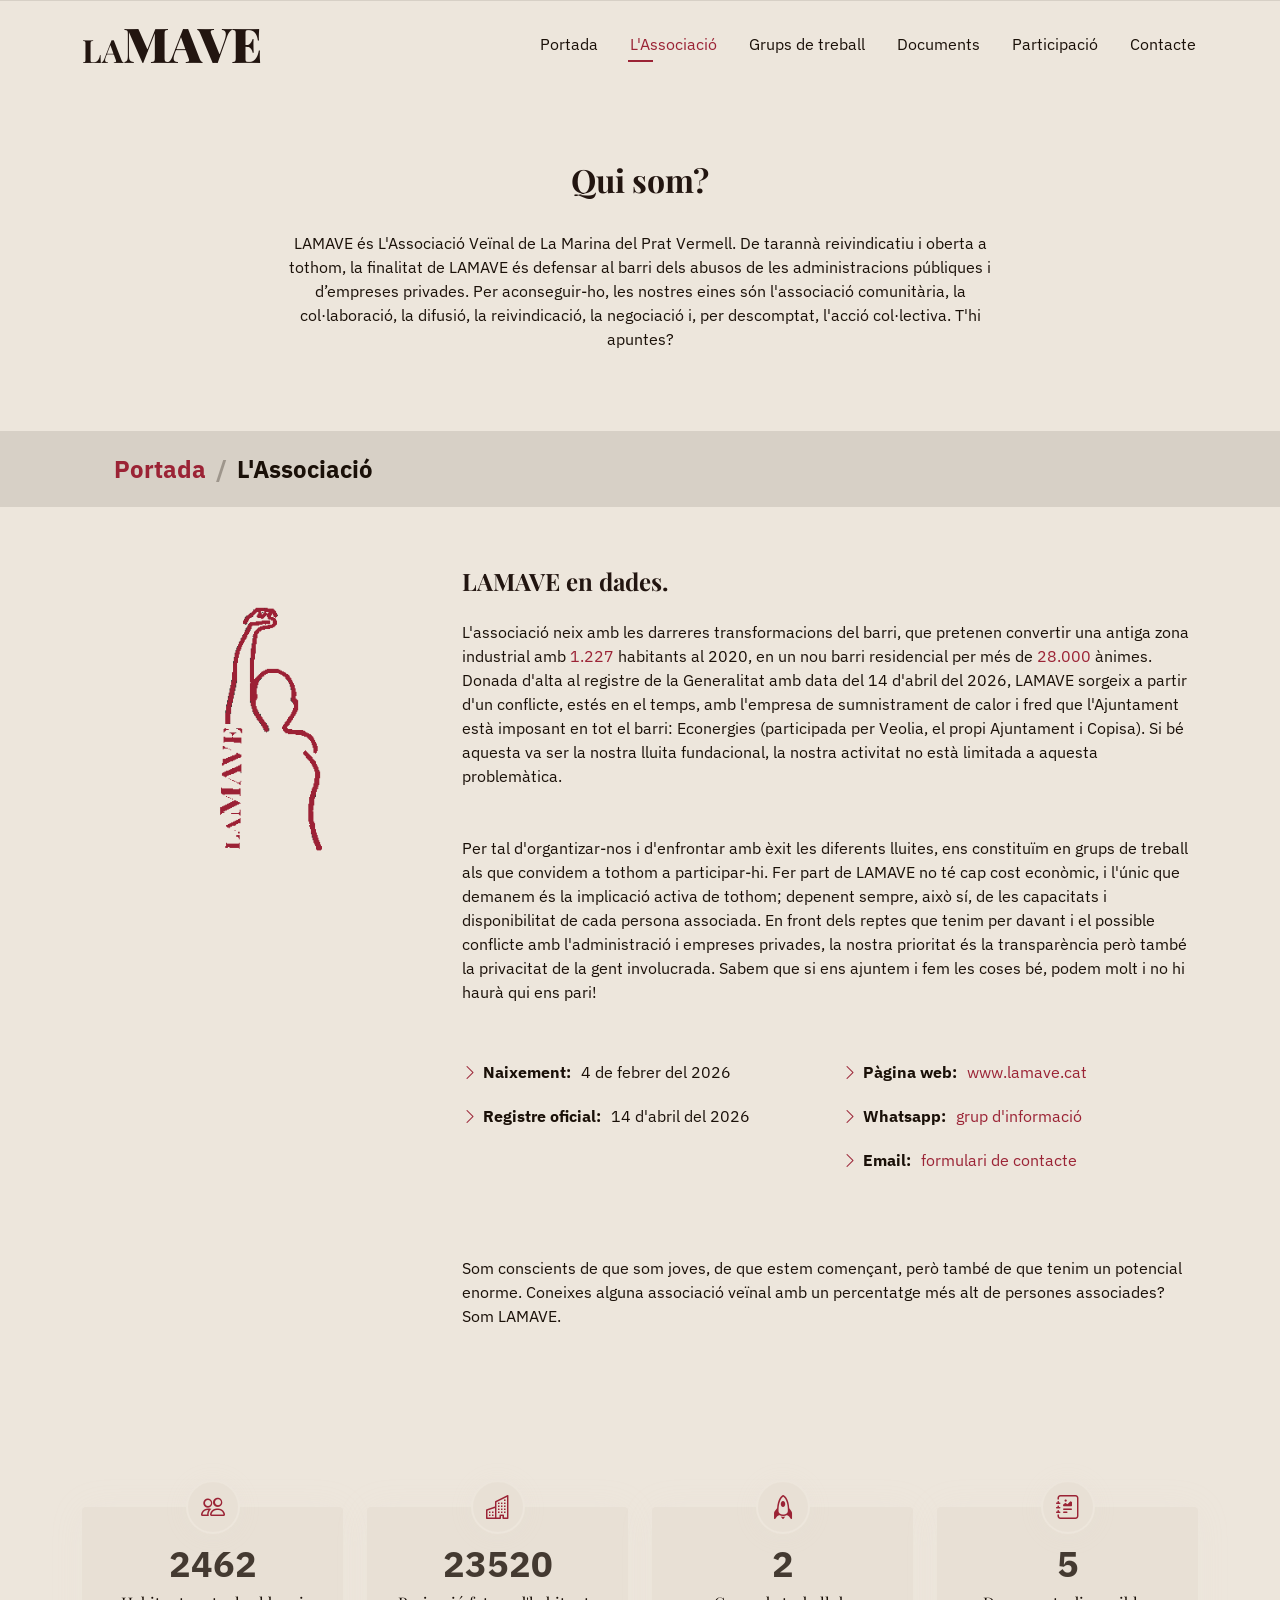
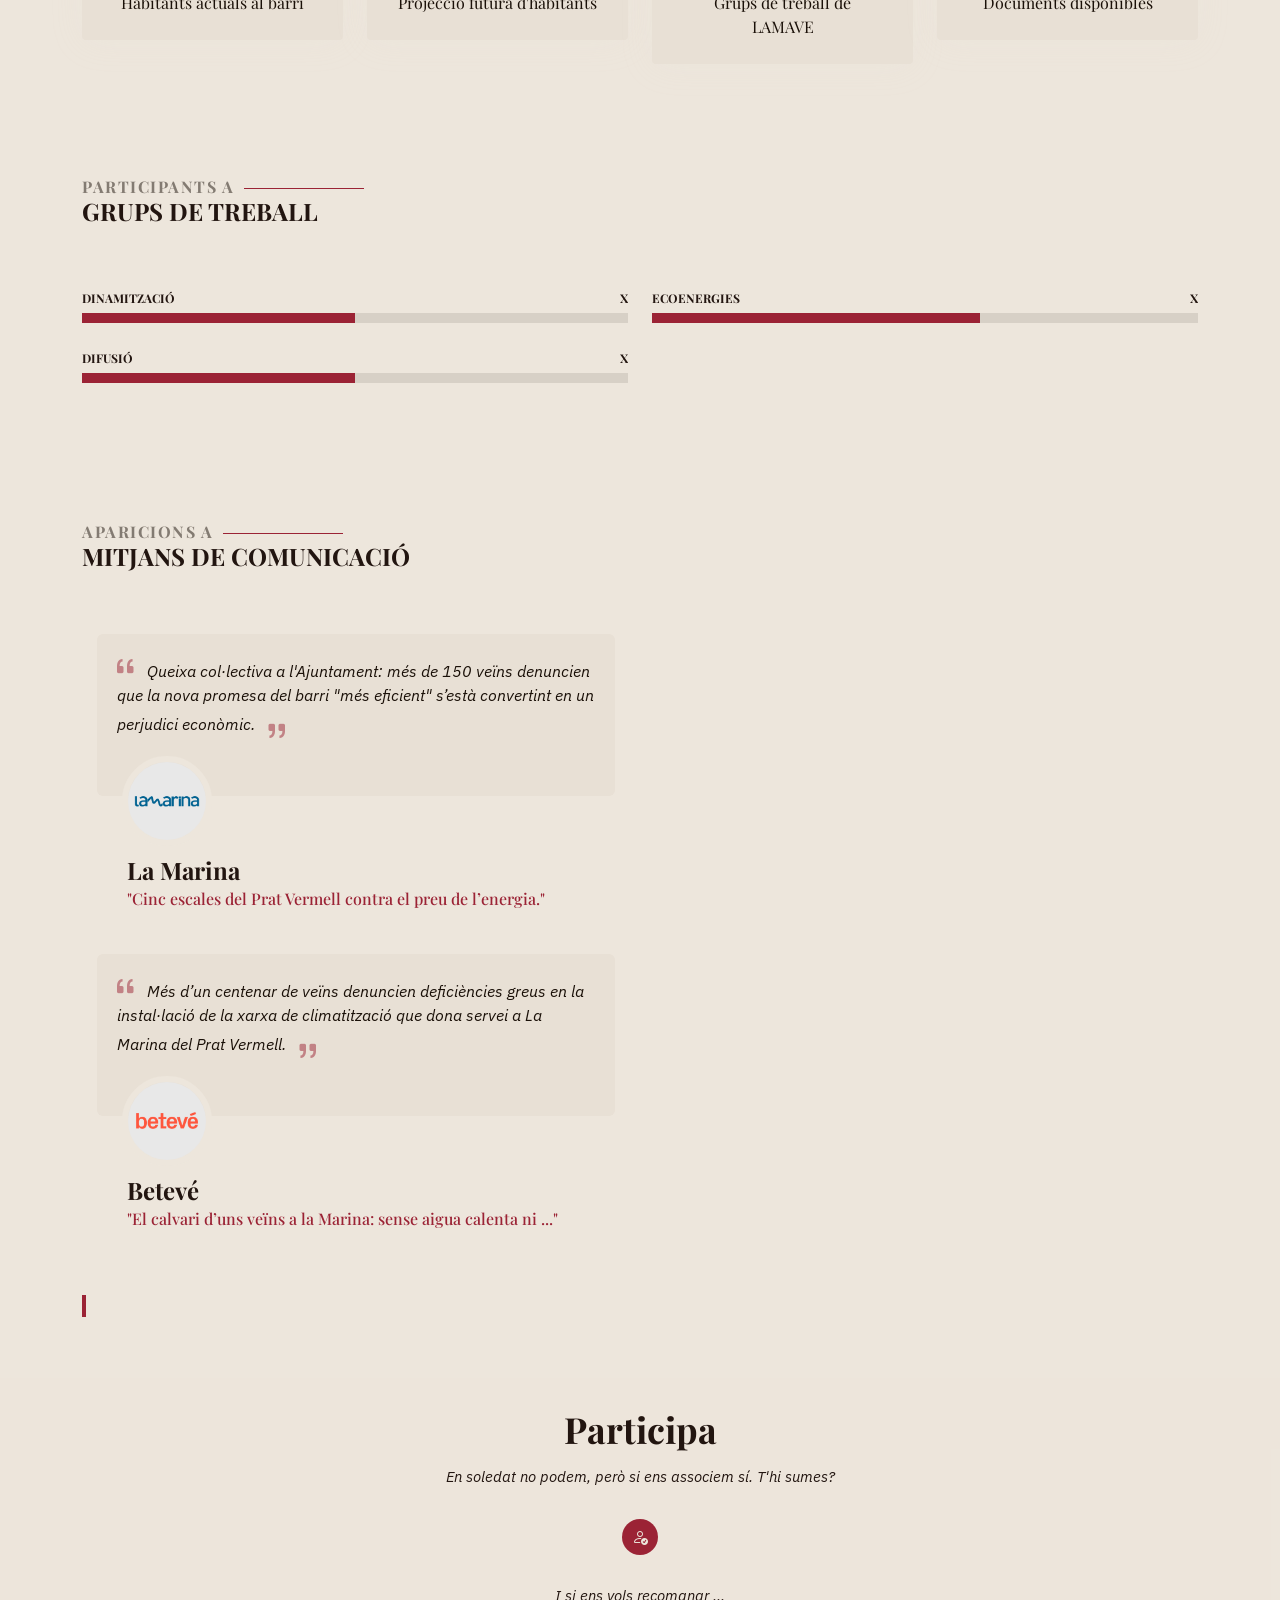
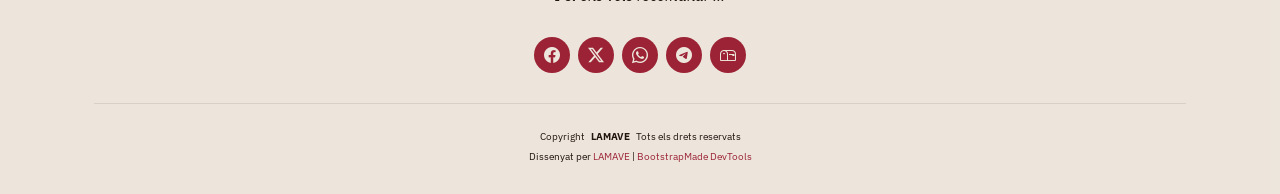
==== about.html @ c4f5af8b "Add files via upload" ====
<!DOCTYPE html>
<html lang="ca">

<head>
  <meta charset="utf-8">
  <meta content="width=device-width, initial-scale=1.0" name="viewport">
  <title>L'Associació | LAMAVE</title>
  <meta name="description" content="Presentació de LAMAVE, L'Associació Veïnal de La Marina del Prat Vermell. Què defensem? Quins son els nostres objectius? Com ens organitzem? Tot això i més ho trobaràs aquí.">
  <meta name="keywords" content="LAMAVE, associació veïnal, presentació, descripció, La Marina del Prat Vermell, Zona Franca">

  <!-- Favicons -->
  <link href="assets/img/favicon.png" rel="icon">
  <link href="assets/img/apple-touch-icon.png" rel="apple-touch-icon">

  <!-- Fonts -->
  <link href="https://fonts.googleapis.com" rel="preconnect">
  <link href="https://fonts.gstatic.com" rel="preconnect" crossorigin>
  <link href="https://fonts.googleapis.com/css2?family=Playfair+Display:ital,wght@0,400;0,700;0,900;1,400;1,700&family=IBM+Plex+Sans:ital,wght@0,300;0,400;0,600;0,700;1,300;1,400&display=swap" rel="stylesheet">
  
  <!-- Vendor CSS Files -->
  <link href="assets/vendor/bootstrap/css/bootstrap.min.css" rel="stylesheet">
  <link href="assets/vendor/bootstrap-icons/bootstrap-icons.css" rel="stylesheet">
  <link href="assets/vendor/aos/aos.css" rel="stylesheet">
  <link href="assets/vendor/swiper/swiper-bundle.min.css" rel="stylesheet">
  <link href="assets/vendor/glightbox/css/glightbox.min.css" rel="stylesheet">

  <!-- Main CSS File -->
  <link href="assets/css/lamave-light.css" rel="stylesheet">
  <!-- <link href="assets/css/main.css" rel="stylesheet"> -->

  <!-- =======================================================
  * Template Name: Personal
  * Template URL: https://bootstrapmade.com/personal-free-resume-bootstrap-template/
  * Updated: Mar 05 2025 with Bootstrap v5.3.3
  * Author: BootstrapMade.com
  * License: https://bootstrapmade.com/license/
  ======================================================== -->
</head>

<body class="about-page">

  <header id="header" class="header d-flex align-items-center fixed-top">
    <div class="container-fluid container-xl position-relative d-flex align-items-center justify-content-between">

      <!-- <a href="index.html" class="logo d-flex align-items-center"> -->
      <a href="index.html" class="logo d-flex">
        <!-- Uncomment the line below if you also wish to use an image logo -->
        <!-- <img src="assets/img/logo.webp" alt=""> -->
        <h2>LA</h2><h1>MAVE</h1>
        <!-- <h1 class="sitename">LAMAVE</h1> -->
      </a>

      <nav id="navmenu" class="navmenu">
        <ul>
          <li><a href="index.html">Portada</a></li>
          <li><a href="about.html" class="active">L'Associació</a></li>
          <!-- <li><a href="history.html">Història</a></li> -->
          <li><a href="groups.html">Grups de treball</a></li>
          <li><a href="docs.html">Documents</a></li>
          <!-- <li class="dropdown"><a href="#"><span>Dropdown</span> <i class="bi bi-chevron-down toggle-dropdown"></i></a>
            <ul>
              <li><a href="#">Dropdown 1</a></li>
              <li class="dropdown"><a href="#"><span>Deep Dropdown</span> <i class="bi bi-chevron-down toggle-dropdown"></i></a>
                <ul>
                  <li><a href="#">Deep Dropdown 1</a></li>
                  <li><a href="#">Deep Dropdown 2</a></li>
                  <li><a href="#">Deep Dropdown 3</a></li>
                  <li><a href="#">Deep Dropdown 4</a></li>
                  <li><a href="#">Deep Dropdown 5</a></li>
                </ul>
              </li>
              <li><a href="#">Dropdown 2</a></li>
              <li><a href="#">Dropdown 3</a></li>
              <li><a href="#">Dropdown 4</a></li>
            </ul>
          </li> -->
          <li><a href="get-involved.html">Participació</a></li>
          <li><a href="contact.html">Contacte</a></li>
        </ul>
        <i class="mobile-nav-toggle d-xl-none bi bi-list"></i>
      </nav>

    </div>
  </header>

  <main class="main">

    <!-- Page Title -->
    <div class="page-title" data-aos="fade">
      <div class="heading">
        <div class="container">
          <div class="row d-flex justify-content-center text-center">
            <div class="col-lg-8">
              <h1>Qui som?</h1>
              <p class="mb-0"><br>LAMAVE és L'Associació Veïnal de La Marina del Prat Vermell. De tarannà reivindicatiu i oberta a tothom, la finalitat de LAMAVE és defensar al barri dels abusos de les administracions públiques i d’empreses privades. Per aconseguir-ho, les nostres eines són l'associació comunitària, la col·laboració, la difusió, la reivindicació, la negociació i, per descomptat, l'acció col·lectiva. T'hi apuntes?</p>
            </div>
          </div>
        </div>
      </div>
      <nav class="breadcrumbs">
        <div class="container">
          <ol>
            <li><a href="index.html">Portada</a></li>
            <li class="current">L'Associació</li>
          </ol>
        </div>
      </nav>
    </div><!-- End Page Title -->

    <!-- About Section -->
    <section id="about" class="about section">

      <div class="container" data-aos="fade-up" data-aos-delay="100">

        <div class="row gy-4 justify-content-center">
          <div class="col-lg-4">
            <img src="assets/img/profile.png" class="img-fluid" alt="">
          </div>
          <div class="col-lg-8 content">
            <h2>LAMAVE en dades.</h2>
            <p class="py-3">
             L'associació neix amb les darreres transformacions del barri, que pretenen convertir una antiga zona industrial amb <a href="https://bcnroc.ajuntament.barcelona.cat/jspui/bitstream/11703/121820/1/barri12A.pdf">1.227</a> habitants al 2020, en un nou barri residencial per més de <a href="https://ajuntament.barcelona.cat/instituturbanisme/sites/default/files/2025-06/CAT-Memoria_IMU24_web.pdf">28.000</a> ànimes. Donada d'alta al registre de la Generalitat amb data del 14 d'abril del 2026, LAMAVE sorgeix a partir d'un conflicte, estés en el temps, amb l'empresa de sumnistrament de calor i fred que l'Ajuntament està imposant en tot el barri: Econergies (participada per Veolia, el propi Ajuntament i Copisa). Si bé aquesta va ser la nostra lluita fundacional, la nostra activitat no està limitada a aquesta problemàtica.
             </p>
            <p class="py-3">
             Per tal d'organtizar-nos i d'enfrontar amb èxit les diferents lluites, ens constituïm en grups de treball als que convidem a tothom a participar-hi. Fer part de LAMAVE no té cap cost econòmic, i l'únic que demanem és la implicació activa de tothom; depenent sempre, això sí, de les capacitats i disponibilitat de cada persona associada. En front dels reptes que tenim per davant i el possible conflicte amb l'administració i empreses privades, la nostra prioritat és la transparència però també la privacitat de la gent involucrada. Sabem que si ens ajuntem i fem les coses bé, podem molt i no hi haurà qui ens pari!<br><br>
            </p>
            <div class="row">
              <div class="col-lg-6">
                <ul>
                  <li><i class="bi bi-chevron-right"></i> <strong>Naixement:</strong> <span>4 de febrer del 2026</span></li>
                  <li><i class="bi bi-chevron-right"></i> <strong>Registre oficial:</strong> <span>14 d'abril del 2026</span></li>
                  <!-- <li><i class="bi bi-chevron-right"></i> <strong>Age:</strong> <span>30</span></li> -->
                  <!-- <li><i class="bi bi-chevron-right"></i> <strong>Degree:</strong> <span>Master</span></li> -->
                </ul>
              </div>
              <div class="col-lg-6">
                <ul>
                  <li><i class="bi bi-chevron-right"></i> <strong>Pàgina web:</strong> <span><a href="index.html" target="_blank" rel="noopener">www.lamave.cat</a></span></li>
                  <li><i class="bi bi-chevron-right"></i> <strong>Whatsapp:</strong> <span><a href="https://chat.whatsapp.com/FPthwAiU5uEBCdHUXamUTn" target="_blank" rel="noopener">grup d'informació</a></span></li>
                  <li><i class="bi bi-chevron-right"></i> <strong>Email:</strong> <span><a href="contact.html" target="_blank" rel="noopener">formulari de contacte</a></span></li>   
                  <!-- <li><i class="bi bi-chevron-right"></i> <strong>Freelance:</strong> <span>Available</span></li> -->
                </ul>
              </div>
            </div>
            <p class="py-3">
              <br><br>Som conscients de que som joves, de que estem començant, però també de que tenim un potencial enorme. Coneixes alguna associació veïnal amb un percentatge més alt de persones associades? Som LAMAVE.
            </p>
          </div>
        </div>

      </div>

    </section><!-- /About Section -->

    <!-- Stats Section -->
    <section id="stats" class="stats section">

      <div class="container" data-aos="fade-up" data-aos-delay="100">

        <div class="row gy-4">

          <div class="col-lg-3 col-md-6 d-flex flex-column align-items-center">
			<!-- <i class="bi bi-person"></i> -->
            <!-- <i class="bi bi-person-video3"></i> -->
            <i class="bi bi-people"></i>
            <!-- <i class="bi bi-buildings"></i>  -->
            <div class="stats-item">
              <span data-purecounter-start="0" data-purecounter-end="2863" data-purecounter-duration="1" class="purecounter"></span>
              <p>Habitants actuals al barri</p>
            </div>
          </div>
          
          <div class="col-lg-3 col-md-6 d-flex flex-column align-items-center">
			<!-- <i class="bi bi-person"></i> -->
            <!-- <i class="bi bi-person-video3"></i> -->
            <i class="bi bi-buildings"></i> 
            <div class="stats-item">
              <span data-purecounter-start="0" data-purecounter-end="28000" data-purecounter-duration="1" class="purecounter"></span>
              <p>Projecció futura d'habitants</p>
            </div>
          </div>
          
          <!-- 
          <div class="col-lg-3 col-md-6 d-flex flex-column align-items-center">
            <i class="bi bi-people"></i>
            <div class="stats-item">
              <span data-purecounter-start="0" data-purecounter-end="29" data-purecounter-duration="1" class="purecounter"></span>
              <p>Integrants de LAMAVE</p>
            </div>
          </div>
           -->

          <div class="col-lg-3 col-md-6 d-flex flex-column align-items-center">
            <i class="bi bi-rocket"></i>
            <div class="stats-item">
              <span data-purecounter-start="0" data-purecounter-end="3" data-purecounter-duration="1" class="purecounter"></span>
              <p>Grups de treball de LAMAVE</p>
            </div>
          </div>
          
          <div class="col-lg-3 col-md-6 d-flex flex-column align-items-center">
            <i class="bi bi-journal-richtext"></i>
            <div class="stats-item">
              <span data-purecounter-start="0" data-purecounter-end="6" data-purecounter-duration="1" class="purecounter"></span>
              <p>Documents disponibles</p>
            </div>
          </div>
          
        </div>

      </div>

    </section><!-- /Stats Section -->

    <!-- Skills Section -->
    <section id="skills" class="skills section">

      <!-- Section Title -->
      <div class="container section-title" data-aos="fade-up">
        <h2>Participants a</h2>
        <div><span class="description-title">Grups</span><span> de treball</span> </div>
      </div><!-- End Section Title -->

      <div class="container" data-aos="fade-up" data-aos-delay="100">

        <div class="row skills-content skills-animation">

          <div class="col-lg-6">

            <div class="progress">
              <span class="skill"><span>Dinamització</span> <i class="val">X</i></span>
              <div class="progress-bar-wrap">
                <div class="progress-bar" role="progressbar" aria-valuenow="50" aria-valuemin="0" aria-valuemax="100"></div>
              </div>
            </div>

            <div class="progress">
              <span class="skill"><span>Difusió</span> <i class="val">X</i></span>
              <div class="progress-bar-wrap">
                <div class="progress-bar" role="progressbar" aria-valuenow="50" aria-valuemin="0" aria-valuemax="100"></div>
              </div>
            </div>
            
            <!-- <div class="progress">
              <span class="skill"><span>JavaScript</span> <i class="val">75%</i></span>
              <div class="progress-bar-wrap">
                <div class="progress-bar" role="progressbar" aria-valuenow="75" aria-valuemin="0" aria-valuemax="100"></div>
              </div>
            </div> -->

          </div>

          <div class="col-lg-6">
			  
            <div class="progress">
              <span class="skill"><span>Ecoenergies</span> <i class="val">X</i></span>
              <div class="progress-bar-wrap">
                <div class="progress-bar" role="progressbar" aria-valuenow="60" aria-valuemin="0" aria-valuemax="100"></div>
              </div>
            </div>

            <!-- <div class="progress">
              <span class="skill"><span>WordPress/CMS</span> <i class="val">90%</i></span>
              <div class="progress-bar-wrap">
                <div class="progress-bar" role="progressbar" aria-valuenow="90" aria-valuemin="0" aria-valuemax="100"></div>
              </div>
            </div> -->

            <!-- <div class="progress">
              <span class="skill"><span>Photoshop</span> <i class="val">55%</i></span>
              <div class="progress-bar-wrap">
                <div class="progress-bar" role="progressbar" aria-valuenow="55" aria-valuemin="0" aria-valuemax="100"></div>
              </div>
            </div> -->

          </div>

        </div>

      </div>

    </section><!-- /Skills Section -->


    <!-- <section id="interests" class="interests section">
      
      <div class="container section-title" data-aos="fade-up">
        <h2>Features</h2>
        <div><span>I'm</span> <span class="description-title">interested in</span></div>
      </div>

      <div class="container">

        <div class="row gy-4">

          <div class="col-lg-3 col-md-4" data-aos="fade-up" data-aos-delay="100">
            <div class="features-item">
              <i class="bi bi-eye" style="color: #ffbb2c;"></i>
              <h3><a href="" class="stretched-link">Lorem Ipsum</a></h3>
            </div>
          </div>

          <div class="col-lg-3 col-md-4" data-aos="fade-up" data-aos-delay="200">
            <div class="features-item">
              <i class="bi bi-infinity" style="color: #5578ff;"></i>
              <h3><a href="" class="stretched-link">Dolor Sitema</a></h3>
            </div>
          </div>

          <div class="col-lg-3 col-md-4" data-aos="fade-up" data-aos-delay="300">
            <div class="features-item">
              <i class="bi bi-mortarboard" style="color: #e80368;"></i>
              <h3><a href="" class="stretched-link">Sed perspiciatis</a></h3>
            </div>
          </div>

          <div class="col-lg-3 col-md-4" data-aos="fade-up" data-aos-delay="400">
            <div class="features-item">
              <i class="bi bi-nut" style="color: #e361ff;"></i>
              <h3><a href="" class="stretched-link">Magni Dolores</a></h3>
            </div>
          </div>

          <div class="col-lg-3 col-md-4" data-aos="fade-up" data-aos-delay="500">
            <div class="features-item">
              <i class="bi bi-shuffle" style="color: #47aeff;"></i>
              <h3><a href="" class="stretched-link">Nemo Enim</a></h3>
            </div>
          </div>

          <div class="col-lg-3 col-md-4" data-aos="fade-up" data-aos-delay="600">
            <div class="features-item">
              <i class="bi bi-star" style="color: #ffa76e;"></i>
              <h3><a href="" class="stretched-link">Eiusmod Tempor</a></h3>
            </div>
          </div>

          <div class="col-lg-3 col-md-4" data-aos="fade-up" data-aos-delay="700">
            <div class="features-item">
              <i class="bi bi-x-diamond" style="color: #11dbcf;"></i>
              <h3><a href="" class="stretched-link">Midela Teren</a></h3>
            </div>
          </div>

          <div class="col-lg-3 col-md-4" data-aos="fade-up" data-aos-delay="800">
            <div class="features-item">
              <i class="bi bi-camera-video" style="color: #4233ff;"></i>
              <h3><a href="" class="stretched-link">Pira Neve</a></h3>
            </div>
          </div>

          <div class="col-lg-3 col-md-4" data-aos="fade-up" data-aos-delay="900">
            <div class="features-item">
              <i class="bi bi-command" style="color: #b2904f;"></i>
              <h3><a href="" class="stretched-link">Dirada Pack</a></h3>
            </div>
          </div>

          <div class="col-lg-3 col-md-4" data-aos="fade-up" data-aos-delay="1000">
            <div class="features-item">
              <i class="bi bi-dribbble" style="color: #b20969;"></i>
              <h3><a href="" class="stretched-link">Moton Ideal</a></h3>
            </div>
          </div>

          <div class="col-lg-3 col-md-4" data-aos="fade-up" data-aos-delay="1100">
            <div class="features-item">
              <i class="bi bi-activity" style="color: #ff5828;"></i>
              <h3><a href="" class="stretched-link">Verdo Park</a></h3>
            </div>
          </div>

          <div class="col-lg-3 col-md-4" data-aos="fade-up" data-aos-delay="1200">
            <div class="features-item">
              <i class="bi bi-brightness-high" style="color: #29cc61;"></i>
              <h3><a href="" class="stretched-link">Flavor Nivelanda</a></h3>
            </div>
          </div>

        </div>

      </div>

    </section> -->
    

    <!-- Media Section -->
    <section id="testimonials" class="testimonials section">

      <!-- Section Title -->
      <div class="container section-title" data-aos="fade-up">
        <h2>Aparicions a</h2>
        <div><span class="description-title">Mitjans</span> <span>de comunicació</span></div>
      </div><!-- End Section Title -->

      <div class="container" data-aos="fade-up" data-aos-delay="100">

        <div class="swiper init-swiper" data-speed="600" data-delay="5000">
          <script type="application/json" class="swiper-config">
            {
              "loop": true,
              "speed": 600,
              "autoplay": {
                "delay": 5000
              },
              "slidesPerView": "auto",
              "pagination": {
                "el": ".swiper-pagination",
                "type": "bullets",
                "clickable": true
              },
              "breakpoints": {
                "320": {
                  "slidesPerView": 1,
                  "spaceBetween": 40
                },
                "1200": {
                  "slidesPerView": 2,
                  "spaceBetween": 20
                }
              }
            }
          </script>
          <div class="swiper-wrapper">

            <div class="swiper-slide">
              <div class="testimonial-item">
            <p>
              <i class=" bi bi-quote quote-icon-left"></i>
                <span>Queixa col·lectiva a l'Ajuntament: més de 150 veïns denuncien que la nova promesa del barri "més eficient" s’està convertint en un perjudici econòmic.</span>
                <i class="bi bi-quote quote-icon-right"></i>
                </p>
                <img src="assets/img/media/lamarina.webp" class="testimonial-img" alt="Logo de La Marina">
                <h3>La Marina</h3>
                <h4><a href="https://lamarina.cat/destacat/57071/cinc-escales-del-prat-vermell-contra-el-preu-de-lenergia/" target="_blank" rel="noopener" class="stretched-link">"Cinc escales del Prat Vermell contra el preu de l’energia."</a></h4>
              </div>
            </div>
            
            <div class="swiper-slide">
              <div class="testimonial-item">
                <p>
                  <i class="bi bi-quote quote-icon-left"></i>
                  <span>Més d’un centenar de veïns denuncien deficiències greus en la instal·lació de la xarxa de climatització que dona servei a La Marina del Prat Vermell.</span>
                  <i class="bi bi-quote quote-icon-right"></i>
                </p>
                <img src="assets/img/media/beteve.webp" class="testimonial-img" alt="Logo de Betevé">
                <h3>Betevé</h3>
                <h4><a href="https://beteve.cat/societat/calvari-veins-marina-prat-vermell-sense-servei-regular-aigua-calenta/" target="_blank" rel="noopener" class="stretched-link">"El calvari d’uns veïns a la Marina: sense aigua calenta ni ..."</a></h4>
              </div>
            </div>


          </div>
          <div class="swiper-pagination"></div>
        </div>

      </div>

    </section><!-- /Media Section -->

  </main>

  <footer id="footer" class="footer dark-background">
    <div class="container">
      <h3 class="sitename">Participa</h3>
      <p>En soledat no podem, però si ens associem sí. T'hi sumes?</p>
      <div class="social-links d-flex justify-content-center">
        <!-- <a href="get-involved.html"><i class="bi bi-person-heart"></i></a> -->
        <a href="get-involved.html"><i class="bi bi-person-check"></i></a>
	  </div>
	  <p> I si ens vols recomanar ... </p>
      <div class="social-links d-flex justify-content-center"> 
		<a href="https://www.facebook.com/sharer/sharer.php?u=https://lamave.cat" target="_blank" rel="noopener"><i class="bi bi-facebook"></i></a>
          <!-- <a href="#" target="_blank" rel="noopener"><i class="bi bi-instagram" ></i></a> -->
        <a href="https://twitter.com/intent/tweet?text=Dona-li una ullada! &url=https://lamave.cat" target="_blank" rel="noopener"><i class="bi bi-twitter-x"></i></a>
          <a href="https://wa.me/?text=Dona-li%20una%20ullada:%20https://lamave.cat" target="_blank" rel="noopener"><i class="bi bi-whatsapp" ></i></a>
        <a href="https://t.me/share/url?url=https://lamave.cat&text=Dona-li%20una%20ullada!%20" target="_blank" rel="noopener"><i class="bi bi-telegram" ></i></a>
          <!-- <a href="https://linkedin.com/sharing/share-offsite/?url=https://lamave.cat" target="_blank" rel="noopener"><i class="bi bi-linkedin"></i></a> -->
        <a href="mailto:?subject=LAMAVE, associació veïnal!&body=Dona-li una ullada: https://lamave.cat" target="_blank" rel="noopener"><i class="bi bi-mailbox" ></i></a>
      </div>
      <div class="container">
        <div class="copyright">
          <span>Copyright</span> <strong class="px-1 sitename">LAMAVE</strong> <span>Tots els drets reservats</span>
        </div>
        <div class="credits">
          <!-- All the links in the footer should remain intact. -->
          <!-- You can delete the links only if you've purchased the pro version. -->
          <!-- Licensing information: https://bootstrapmade.com/license/ -->
          <!-- Purchase the pro version with working PHP/AJAX contact form: [buy-url] -->
          Dissenyat per <a href="https://lamave.cat/">LAMAVE</a> | <a href="https://bootstrapmade.com/">BootstrapMade</a> <a href="https://bootstrapmade.com/tools/">DevTools</a>
        </div>
      </div>
    </div>
  </footer>

  <!-- Scroll Top -->
  <a href="#" id="scroll-top" class="scroll-top d-flex align-items-center justify-content-center"><i class="bi bi-arrow-up-short"></i></a>

  <!-- Preloader -->
  <div id="preloader"></div>

  <!-- Vendor JS Files -->
  <script src="assets/vendor/bootstrap/js/bootstrap.bundle.min.js"></script>
  <!-- <script src="assets/vendor/php-email-form/validate.js"></script> -->
  <script src="assets/vendor/aos/aos.js"></script>
  <script src="assets/vendor/typed.js/typed.umd.js"></script>
  <script src="assets/vendor/purecounter/purecounter_vanilla.js"></script>
  <script src="assets/vendor/waypoints/noframework.waypoints.js"></script>
  <script src="assets/vendor/swiper/swiper-bundle.min.js"></script>
  <script src="assets/vendor/glightbox/js/glightbox.min.js"></script>
  <script src="assets/vendor/imagesloaded/imagesloaded.pkgd.min.js"></script>
  <script src="assets/vendor/isotope-layout/isotope.pkgd.min.js"></script>

  <!-- Main JS File -->
  <script src="assets/js/main.js"></script>

</body>

</html>
---- assets/css/lamave-light.css ----
/**
* LAMAVE — Brand Style Adaptation
* Based on: Personal Template (BootstrapMade)
* Version: Light palette
* Brand: LAMAVE · L'Associació Veïnal de la Marina del Prat Vermell
* ─────────────────────────────────────────────────────────────────────────────
* COLOUR MAPPING (original → LAMAVE light)
*   #000000              → #EDE6DC  (background)
*   #1a1a1a              → #E8E0D5  (surface)
*   #343434              → #E3DACE  (light-background surface)
*   #fafafa              → #1A1008  (default text)
*   #ffffff              → #221510  (headings) --> OTHER POSSIBILITY #FFFFFF
*   #18d26e              → #9B2335  (accent)
*   rgba(0,0,0,0)        → rgba(237,230,220,0)
*   rgba(0,0,0,0.1)      → rgba(237,230,220,0.1)
*   rgba(0,0,0,0.6)      → rgba(237,230,220,0.6)
*   rgba(0,0,0,0.8)      → rgba(237,230,220,0.8)
*   rgba(15,15,15,0.975) → rgba(237,230,220,0.975)
*   rgba(255,255,255,0.8)→ rgba(26,16,8,0.8) --> CHANGED FROM rgba(34,21,16,0.8)
*   rgba(33,37,41,0.03)  → rgba(232,224,213,0.03)
*   rgba(33,37,41,0.1)   → rgba(232,224,213,0.1)
*   rgba(33,37,41,0.8)   → rgba(232,224,213,0.8)
*   #df1529 (error)      → #9B2335 --> CHANGED FROM #df1529 (kept — functional UI color)
*   #059652 (success)    → #E3DACE --> CHANGED FROM #059652 (kept — functional UI color)
* ─────────────────────────────────────────────────────────────────────────────
* FONT MAPPING (original → LAMAVE)
*   Roboto (body)        → IBM Plex Sans
*   Raleway (headings)   → Playfair Display
*   Poppins (nav)        → IBM Plex Sans
* ─────────────────────────────────────────────────────────────────────────────
*/

@import url('https://fonts.googleapis.com/css2?family=Playfair+Display:ital,wght@0,400;0,700;0,900;1,400;1,700&family=IBM+Plex+Sans:ital,wght@0,300;0,400;0,600;1,300;1,400&display=swap');

/*--------------------------------------------------------------
# Font & Color Variables
--------------------------------------------------------------*/
:root {
  --default-font: "IBM Plex Sans", system-ui, -apple-system, "Segoe UI", "Helvetica Neue", Arial, sans-serif, "Apple Color Emoji", "Segoe UI Emoji", "Segoe UI Symbol";
  --heading-font: "Playfair Display", serif;
  --nav-font: "IBM Plex Sans", sans-serif;
}

/* Global Colors */
:root {
  --background-color: #EDE6DC;
  --default-color: #1A1008;
  --heading-color: #221510;
  --accent-color: #9B2335;
  --surface-color: #E8E0D5;
  --contrast-color: #EDE6DC;
}

/* Nav Menu Colors */
:root {
  --nav-color: #1A1008;
  --nav-hover-color: #9B2335;
  --nav-mobile-background-color: #E8E0D5;
  --nav-dropdown-background-color: #E8E0D5;
  --nav-dropdown-color: #1A1008;
  --nav-dropdown-hover-color: #9B2335;
}

/* Color Presets */
.light-background {
  --background-color: #E8E0D5;
  --surface-color: #E3DACE;
}

.dark-background {
  --background-color: rgba(237, 230, 220, 0.975);
  --default-color: #221510;
  --heading-color: #221510;
  --surface-color: rgba(232, 224, 213, 0.98);
  --contrast-color: #EDE6DC;
}

/* Smooth scroll */
:root {
  scroll-behavior: smooth;
}

/*--------------------------------------------------------------
# General Styling & Shared Classes
--------------------------------------------------------------*/
body {
  color: var(--default-color);
  background-color: var(--background-color);
  font-family: var(--default-font);
  font-weight: 400; /* 300;*/
}

a {
  color: var(--accent-color);
  text-decoration: none;
  transition: 0.3s;
}

a:hover {
  color: color-mix(in srgb, var(--accent-color), transparent 25%);
  text-decoration: none;
}

h1,
h2,
h3,
h4,
h5,
h6 {
  color: var(--heading-color);
  font-family: var(--heading-font);
}

/* PHP Email Form Messages */
.php-email-form .error-message {
  display: none;
  background: #9B2335; /* #df1529;*/
  color: #221510;
  text-align: left;
  padding: 15px;
  margin-bottom: 24px;
  font-weight: 700; /*600;*/
}

.php-email-form .sent-message {
  display: none;
  background: #E3DACE; /* #059652;*/
  color: #221510;
  text-align: center;
  padding: 15px;
  margin-bottom: 24px;
  font-weight: 700; /*600;*/
}

.php-email-form .loading {
  display: none;
  background: var(--surface-color);
  text-align: center;
  padding: 15px;
  margin-bottom: 24px;
}

.php-email-form .loading:before {
  content: "";
  display: inline-block;
  border-radius: 50%;
  width: 24px;
  height: 24px;
  margin: 0 10px -6px 0;
  border: 3px solid var(--accent-color);
  border-top-color: var(--surface-color);
  animation: php-email-form-loading 1s linear infinite;
}

@keyframes php-email-form-loading {
  0%   { transform: rotate(0deg); }
  100% { transform: rotate(360deg); }
}

/*--------------------------------------------------------------
# Global Header
--------------------------------------------------------------*/
.header {
  --background-color: rgba(237, 230, 220, 0);
  color: var(--default-color);
  background-color: var(--background-color);
  padding: 15px 0;
  transition: all 0.5s;
  z-index: 997;
}

.header .logo {
  line-height: 1;
  display : flex;                   /* NEW! */
  align-items: baseline;            /* NEW! */
}

.header .logo img {
  max-height: 32px;
  margin-right: 8px;
}

.header .logo h1 {
  margin: 0;
  font-size: 48px;                  /* 30px; */
  font-weight: 900;                 /* 700; */
  font-family: var(--heading-font); /* NEW! */
  color: var(--heading-color);
}

.header .logo h2 {                  /* NEW! */
  margin: 0;                        /* NEW! */
  font-size: 32px;                  /* NEW! */
  font-weight: 700;                 /* NEW! */
  font-family: var(--heading-font); /* NEW! */
  color: var(--heading-color);      /* NEW! */
}                                   /* NEW! */

.scrolled .header {
  box-shadow: 0px 0 18px rgba(237, 230, 220, 0.1);
}

/* Global Header on Scroll */
.scrolled .header {
  --background-color: rgba(237, 230, 220, 0.8);
}

/*--------------------------------------------------------------
# Navigation Menu
--------------------------------------------------------------*/
/* Desktop Navigation */
@media (min-width: 1200px) {
  .navmenu {
    padding: 0;
  }

  .navmenu ul {
    margin: 0;
    padding: 0;
    display: flex;
    list-style: none;
    align-items: center;
  }

  .navmenu li {
    position: relative;
  }

  .navmenu>ul>li {
    white-space: nowrap;
    padding: 15px 14px;
  }

  .navmenu>ul>li:last-child {
    padding-right: 0;
  }

  .navmenu a,
  .navmenu a:focus {
    color: var(--nav-color);
    font-size: 16px; /* 15px; */
    padding: 0 2px;
    font-family: var(--nav-font);
    font-weight: 400;
    display: flex;
    align-items: center;
    justify-content: space-between;
    white-space: nowrap;
    transition: 0.3s;
    position: relative;
  }

  .navmenu a i,
  .navmenu a:focus i {
    font-size: 14px; /* 12px; */
    line-height: 0;
    margin-left: 5px;
    transition: 0.3s;
  }

  .navmenu>ul>li>a:before {
    content: "";
    position: absolute;
    height: 2px;
    bottom: -6px;
    left: 0;
    background-color: var(--nav-hover-color);
    visibility: hidden;
    width: 0px;
    transition: all 0.3s ease-in-out 0s;
  }

  .navmenu a:hover:before,
  .navmenu li:hover>a:before,
  .navmenu .active:before {
    visibility: visible;
    width: 25px;
  }

  .navmenu li:hover>a,
  .navmenu .active,
  .navmenu .active:focus {
    color: var(--nav-hover-color);
  }

  .navmenu .dropdown ul {
    margin: 0;
    padding: 10px 0;
    background: var(--nav-dropdown-background-color);
    display: block;
    position: absolute;
    visibility: hidden;
    left: 14px;
    top: 130%;
    opacity: 0;
    transition: 0.3s;
    border-radius: 4px;
    z-index: 99;
    box-shadow: 0px 0px 30px rgba(237, 230, 220, 0.1);
  }

  .navmenu .dropdown ul li {
    min-width: 200px;
  }

  .navmenu .dropdown ul a {
    padding: 10px 20px;
    font-size: 16px; /* 15px; */
    text-transform: none;
    color: var(--nav-dropdown-color);
  }

  .navmenu .dropdown ul a i {
    font-size: 14px; /* 12px; */
  }

  .navmenu .dropdown ul a:hover,
  .navmenu .dropdown ul .active:hover,
  .navmenu .dropdown ul li:hover>a {
    color: var(--nav-dropdown-hover-color);
  }

  .navmenu .dropdown:hover>ul {
    opacity: 1;
    top: 100%;
    visibility: visible;
  }

  .navmenu .dropdown .dropdown ul {
    top: 0;
    left: -90%;
    visibility: hidden;
  }

  .navmenu .dropdown .dropdown:hover>ul {
    opacity: 1;
    top: 0;
    left: -100%;
    visibility: visible;
  }
}

/* Mobile Navigation */
@media (max-width: 1199px) {
  .mobile-nav-toggle {
    color: var(--nav-color);
    font-size: 24px; /* 28px; */
    line-height: 0;
    margin-right: 10px;
    cursor: pointer;
    transition: color 0.3s;
  }

  .navmenu {
    padding: 0;
    z-index: 9997;
  }

  .navmenu ul {
    display: none;
    list-style: none;
    position: absolute;
    inset: 60px 20px 20px 20px;
    padding: 10px 0;
    margin: 0;
    border-radius: 6px;
    background-color: var(--nav-mobile-background-color);
    border: 1px solid color-mix(in srgb, var(--default-color), transparent 90%);
    box-shadow: none;
    overflow-y: auto;
    transition: 0.3s;
    z-index: 9998;
  }

  .navmenu a,
  .navmenu a:focus {
    color: var(--nav-dropdown-color);
    padding: 10px 20px;
    font-family: var(--nav-font);
    font-size: 18px; /* 17px; */
    font-weight: 400;
    display: flex;
    align-items: center;
    justify-content: space-between;
    white-space: nowrap;
    transition: 0.3s;
  }

  .navmenu a i,
  .navmenu a:focus i {
    font-size: 14px; /* 12px; */
    line-height: 0;
    margin-left: 5px;
    width: 30px;
    height: 30px;
    display: flex;
    align-items: center;
    justify-content: center;
    border-radius: 50%;
    transition: 0.3s;
    background-color: color-mix(in srgb, var(--accent-color), transparent 90%);
  }

  .navmenu a i:hover,
  .navmenu a:focus i:hover {
    background-color: var(--accent-color);
    color: var(--contrast-color);
  }

  .navmenu a:hover,
  .navmenu .active,
  .navmenu .active:focus {
    color: var(--nav-dropdown-hover-color);
  }

  .navmenu .active i,
  .navmenu .active:focus i {
    background-color: var(--accent-color);
    color: var(--contrast-color);
    transform: rotate(180deg);
  }

  .navmenu .dropdown ul {
    position: static;
    display: none;
    z-index: 99;
    padding: 10px 0;
    margin: 10px 20px;
    background-color: var(--nav-dropdown-background-color);
    transition: all 0.5s ease-in-out;
  }

  .navmenu .dropdown ul ul {
    background-color: rgba(232, 224, 213, 0.1);
  }

  .navmenu .dropdown>.dropdown-active {
    display: block;
    background-color: rgba(232, 224, 213, 0.03);
  }

  .mobile-nav-active {
    overflow: hidden;
  }

  .mobile-nav-active .mobile-nav-toggle {
    color: #221510;
    position: absolute;
    font-size: 28px; /* 32px; */
    top: 15px;
    right: 15px;
    margin-right: 0;
    z-index: 9999;
  }

  .mobile-nav-active .navmenu {
    position: fixed;
    overflow: hidden;
    inset: 0;
    background: rgba(232, 224, 213, 0.8);
    transition: 0.3s;
  }

  .mobile-nav-active .navmenu>ul {
    display: block;
  }
}

/*--------------------------------------------------------------
# Global Footer
--------------------------------------------------------------*/
.footer {
  color: var(--default-color);
  background-color: var(--background-color);
  font-size: 10px; /* 14px; */
  text-align: center;
  padding: 30px 0;
  position: relative;
}

.footer h3 {
  font-size: 36px;
  font-weight: 700;
  position: relative;
  padding: 0;
  margin: 0 0 15px 0;
}

.footer p {
  font-size: 15px;
  font-style: italic;
  padding: 0;
  margin: 0 0 30px 0;
}

.footer .social-links {
  margin: 0 0 30px 0;
}

.footer .social-links a {
  font-size: 16px;
  display: flex;
  align-items: center;
  justify-content: center;
  background: var(--accent-color);
  color: var(--contrast-color);
  line-height: 1;
  margin: 0 4px;
  border-radius: 50%;
  text-align: center;
  width: 36px;
  height: 36px;
  transition: 0.3s;
}

.footer .social-links a:hover {
  background: color-mix(in srgb, var(--accent-color), transparent 20%);
  text-decoration: none;
}

.footer .copyright {
  padding-top: 25px;
  border-top: 1px solid color-mix(in srgb, var(--default-color), transparent 90%);
}

.footer .credits {
  font-size: 10px; /* 13px; */
  padding-top: 5px;
}

/*--------------------------------------------------------------
# Preloader
--------------------------------------------------------------*/
#preloader {
  position: fixed;
  inset: 0;
  z-index: 999999;
  overflow: hidden;
  background: var(--background-color);
  transition: all 0.6s ease-out;
}

#preloader:before {
  content: "";
  position: fixed;
  top: calc(50% - 30px);
  left: calc(50% - 30px);
  border: 6px solid #221510;
  border-color: var(--accent-color) transparent var(--accent-color) transparent;
  border-radius: 50%;
  width: 60px;
  height: 60px;
  animation: animate-preloader 1.5s linear infinite;
}

@keyframes animate-preloader {
  0%   { transform: rotate(0deg); }
  100% { transform: rotate(360deg); }
}

/*--------------------------------------------------------------
# Scroll Top Button
--------------------------------------------------------------*/
.scroll-top {
  position: fixed;
  visibility: hidden;
  opacity: 0;
  right: 15px;
  bottom: -15px;
  z-index: 99999;
  background-color: var(--accent-color);
  width: 44px;
  height: 44px;
  border-radius: 50px;
  transition: all 0.4s;
}

.scroll-top i {
  font-size: 16px; /* 24px; */
  color: var(--contrast-color);
  line-height: 0;
}

.scroll-top:hover {
  background-color: color-mix(in srgb, var(--accent-color), transparent 20%);
  color: var(--contrast-color);
}

.scroll-top.active {
  visibility: visible;
  opacity: 1;
  bottom: 15px;
}

/*--------------------------------------------------------------
# Disable aos animation delay on mobile devices
--------------------------------------------------------------*/
@media screen and (max-width: 768px) {
  [data-aos-delay] {
    transition-delay: 0 !important;
  }
}

/*--------------------------------------------------------------
# Global Page Titles & Breadcrumbs
--------------------------------------------------------------*/
.page-title {
  color: var(--default-color);
  background-color: var(--background-color);
  position: relative;
}

.page-title .heading {
  padding: 160px 0 80px 0;
  border-top: 1px solid color-mix(in srgb, var(--default-color), transparent 90%);
}

.page-title .heading h1 {
  font-size: 32px; /* 38px; */
  font-weight: 700;
}

.page-title nav {
  background-color: color-mix(in srgb, var(--default-color), transparent 90%);
  padding: 20px 0;
}

.page-title nav ol {
  display: flex;
  flex-wrap: wrap;
  list-style: none;
  margin: 0;
  font-size: 24px; /* 16px; */
  font-weight: 700; /* 600; */
}

.page-title nav ol li+li {
  padding-left: 10px;
}

.page-title nav ol li+li::before {
  content: "/";
  display: inline-block;
  padding-right: 10px;
  color: color-mix(in srgb, var(--default-color), transparent 70%);
}

/*--------------------------------------------------------------
# Global Sections
--------------------------------------------------------------*/
section,
.section {
  color: var(--default-color);
  background-color: var(--background-color);
  padding: 60px 0;
  scroll-margin-top: 100px;
  overflow: clip;
}

@media (max-width: 1199px) {
  section,
  .section {
    scroll-margin-top: 66px;
  }
}

/*--------------------------------------------------------------
# Global Section Titles
--------------------------------------------------------------*/
.section-title {
  padding-bottom: 60px;
  position: relative;
}

.section-title h2 {
  font-size: 16px; /* 14x; */
  font-weight: 700; /* 500; */
  padding: 0;
  line-height: 1px;
  margin: 0;
  letter-spacing: 1.5px;
  text-transform: uppercase;
  color: color-mix(in srgb, var(--default-color), transparent 50%);
  position: relative;
}

.section-title h2::after {
  content: "";
  width: 120px;
  height: 1px;
  display: inline-block;
  background: var(--accent-color);
  margin: 4px 10px;
}

.section-title div {
  color: var(--heading-color);
  margin: 0;
  font-size: 24px; /* 28px; */
  font-weight: 700;
  text-transform: uppercase;
  font-family: var(--heading-font);
}

/*--------------------------------------------------------------
# Hero Section
--------------------------------------------------------------*/
.hero {
  width: 100%;
  min-height: 100vh;
  position: relative;
  padding: 80px 0;
  display: flex;
  align-items: center;
  justify-content: center;
}

.hero img {
  position: absolute;
  inset: 0;
  display: block;
  width: 100%;
  height: 100%;
  object-fit: cover;
  z-index: 1;
}

.hero .container {
  position: relative;
  z-index: 3;
}

.hero .hero-title {                  /* NEW! */
  margin: 0;                         /* NEW! */
  display: flex;                     /* NEW! */
  align-items: baseline;             /* NEW! */
}                                    /* NEW! */

.hero .mave {                        /* NEW! */
  margin: 0;                         /* NEW! */
  font-size: 120px;                  /* NEW! */
  font-weight: 900;                  /* NEW! */
  font-family: var(--heading-font);  /* NEW! */
  color: var(--heading-color);       /* NEW! */
}                                    /* NEW! */

.hero .la {                          /* NEW! */
  margin: 0;                         /* NEW! */
  font-size: 80px;                   /* NEW! */
  font-weight: 700;                  /* NEW! */
  font-family: var(--heading-font);  /* NEW! */
  color: var(--heading-color);       /* NEW! */
}                                    /* NEW! */

/* .hero h2 {
  margin: 0;
  font-size: 64px;
  font-weight: 700;
}*/

.hero p {
  margin: 5px 0 0 0;
  font-size: 20px;                   /* NEW! */
  font-weight: 300;                  /* NEW! */
  font-family: var(--dafault-font);  /* NEW! */
  color: var(--default-color);       /* NEW! */
}

.hero p span {
  letter-spacing: 1px;
  border-bottom: 2px solid var(--accent-color);
}

.hero .social-links {
  margin-top: 25px;
}

.hero .social-links a {
  background-color: color-mix(in srgb, var(--default-color), transparent 90%);
  color: var(--default-color);
  font-size: 14px;
  width: 40px;
  height: 40px;
  border-radius: 50px;
  display: inline-flex;
  align-items: center;
  justify-content: center;
  margin-right: 20px;
  transition: 0.3s;
}

.hero .social-links a:hover {
  background-color: var(--accent-color);
}

@media (max-width: 768px) {
  /* .hero h2 { font-size: 32px; } */
  .hero .la { font-size: 36px; }         /* NEW! */
  .hero .mave { font-size: 24px; }       /* NEW! */
  .hero p  { font-size: 12px; }          /* 20px; } */
}

/*--------------------------------------------------------------
# About Section
--------------------------------------------------------------*/
.about .content h2 {
  font-weight: 700;
  font-size: 24px;
}

.about .content ul {
  list-style: none;
  padding: 0;
}

.about .content ul li {
  margin-bottom: 20px;
  display: flex;
  align-items: center;
}

.about .content ul strong {
  margin-right: 10px;
}

.about .content ul i {
  font-size: 16px;
  margin-right: 5px;
  color: var(--accent-color);
  line-height: 0;
}

/*--------------------------------------------------------------
# Stats Section
--------------------------------------------------------------*/
.stats i {
  background-color: var(--surface-color);
  color: var(--accent-color);
  box-shadow: 0px 2px 25px rgba(237, 230, 220, 0.1);
  width: 54px;
  height: 54px;
  font-size: 24px;
  border-radius: 50px;
  border: 2px solid var(--background-color);
  display: inline-flex;
  align-items: center;
  justify-content: center;
  position: relative;
  z-index: 1;
}

.stats .stats-item {
  background-color: var(--surface-color);
  margin-top: -27px;
  padding: 30px 30px 25px 30px;
  width: 100%;
  position: relative;
  text-align: center;
  box-shadow: 0px 2px 35px rgba(237, 230, 220, 0.1);
  border-radius: 4px;
  z-index: 0;
}

.stats .stats-item span {
  font-size: 36px;
  display: block;
  font-weight: 700;
  color: color-mix(in srgb, var(--default-color), transparent 20%);
}

.stats .stats-item p {
  padding: 0;
  margin: 0;
  font-family: var(--heading-font);
  font-size: 16px;
}

/*--------------------------------------------------------------
# Skills Section
--------------------------------------------------------------*/
.skills .progress {
  height: 60px;
  display: block;
  background: none;
  border-radius: 0;
}

.skills .progress .skill {
  color: var(--heading-color);
  padding: 0;
  margin: 0 0 6px 0;
  text-transform: uppercase;
  display: block;
  font-weight: 700; /* 600; */
  font-family: var(--heading-font);
}

.skills .progress .skill .val {
  float: right;
  font-style: normal;
}

.skills .progress-bar-wrap {
  background: color-mix(in srgb, var(--default-color), transparent 90%);
  height: 10px;
}

.skills .progress-bar {
  width: 1px;
  height: 10px;
  transition: 0.9s;
  background-color: var(--accent-color);
}

/*--------------------------------------------------------------
# Interests Section
--------------------------------------------------------------*/
.interests .features-item {
  background-color: var(--surface-color);
  display: flex;
  align-items: center;
  padding: 20px;
  transition: 0.3s;
  border: 1px solid color-mix(in srgb, var(--default-color), transparent 90%);
  position: relative;
}

.interests .features-item i {
  font-size: 32px;
  padding-right: 10px;
  line-height: 0;
}

.interests .features-item h3 {
  font-weight: 700;
  margin: 0;
  padding: 0;
  line-height: 1;
  font-size: 16px;
}

.interests .features-item h3 a {
  color: var(--heading-color);
  transition: 0.3s;
}

.interests .features-item:hover {
  border-color: var(--accent-color);
}

.interests .features-item:hover h3 a {
  color: var(--accent-color);
}

/*--------------------------------------------------------------
# Testimonials Section
--------------------------------------------------------------*/
.testimonials .testimonials-carousel,
.testimonials .testimonials-slider {
  overflow: hidden;
}

.testimonials .testimonial-item {
  box-sizing: content-box;
  min-height: 320px;
}

.testimonials .testimonial-item .testimonial-img {
  width: 90px;
  border-radius: 50%;
  margin: -40px 0 0 40px;
  position: relative;
  z-index: 2;
  border: 6px solid var(--background-color);
}

.testimonials .testimonial-item h3 {
  font-size: 24px; /* 18px; */
  font-weight: bold;
  margin: 10px 0 5px 45px;
}

.testimonials .testimonial-item h4 {
  font-size: 16px; /* 14px; */
  color: color-mix(in srgb, var(--default-color), transparent 20%);
  margin: 0 0 0 45px;
}

.testimonials .testimonial-item .quote-icon-left,
.testimonials .testimonial-item .quote-icon-right {
  color: color-mix(in srgb, var(--accent-color), transparent 50%);
  font-size: 26px;
  line-height: 0;
}

.testimonials .testimonial-item .quote-icon-left {
  display: inline-block;
  left: -5px;
  position: relative;
}

.testimonials .testimonial-item .quote-icon-right {
  display: inline-block;
  right: -5px;
  position: relative;
  top: 10px;
  transform: scale(-1, -1);
}

.testimonials .testimonial-item p {
  font-style: italic;
  margin: 0 15px 0 15px;
  padding: 20px 20px 60px 20px;
  background: var(--surface-color);
  border-radius: 6px;
  position: relative;
  z-index: 1;
}

.testimonials .swiper-wrapper {
  height: auto;
}

.testimonials .swiper-pagination {
  margin-top: 20px;
  position: relative;
}

.testimonials .swiper-pagination .swiper-pagination-bullet {
  width: 12px;
  height: 12px;
  background-color: var(--background-color);
  opacity: 1;
  border: 1px solid var(--accent-color);
}

.testimonials .swiper-pagination .swiper-pagination-bullet-active {
  background-color: var(--accent-color);
}

/*--------------------------------------------------------------
# Resume Section
--------------------------------------------------------------*/
.resume .resume-title {
  color: var(--heading-color);
  font-size: 26px;
  font-weight: 700;
  margin-top: 20px;
  margin-bottom: 20px;
}

.resume .resume-item {
  padding: 0 0 20px 20px;
  margin-top: -2px;
  border-left: 2px solid var(--accent-color);
  position: relative;
}

.resume .resume-item h4 {
  line-height: 18px;
  font-size: 18px;
  font-weight: 700; /* 600; */
  text-transform: uppercase;
  color: color-mix(in srgb, var(--default-color), transparent 20%);
  margin-bottom: 10px;
}

.resume .resume-item h5 {
  font-size: 16px;
  padding: 5px 15px;
  display: inline-block;
  font-weight: 700; /* 600; */
  margin-bottom: 10px;
}

.resume .resume-item ul {
  padding-left: 20px;
}

.resume .resume-item ul li {
  padding-bottom: 10px;
}

.resume .resume-item:last-child {
  padding-bottom: 0;
}

.resume .resume-item::before {
  content: "";
  position: absolute;
  width: 16px;
  height: 16px;
  border-radius: 50px;
  left: -9px;
  top: 0;
  background: var(--background-color);
  border: 2px solid var(--accent-color);
}

/*--------------------------------------------------------------
# Services Section
--------------------------------------------------------------*/
.services .service-item {
  background-color: var(--surface-color);
  text-align: center;
  padding: 80px 20px;
  transition: all ease-in-out 0.3s;
  height: 100%;
}

.services .service-item .icon {
  margin: 0 auto;
  width: 64px;
  height: 64px;
  background: var(--accent-color);
  border-radius: 4px;
  display: flex;
  align-items: center;
  justify-content: center;
  margin-bottom: 20px;
  transition: 0.3s;
  transform-style: preserve-3d;
}

.services .service-item .icon i {
  color: var(--contrast-color);
  font-size: 28px;
  transition: ease-in-out 0.3s;
}

.services .service-item .icon::before {
  position: absolute;
  content: "";
  left: -8px;
  top: -8px;
  height: 100%;
  width: 100%;
  background: color-mix(in srgb, var(--accent-color), transparent 80%);
  border-radius: 5px;
  transition: all 0.3s ease-out 0s;
  transform: translateZ(-1px);
}

.services .service-item h3 {
  font-weight: 700;
  margin: 10px 0 15px 0;
  font-size: 22px;
}

.services .service-item p {
  line-height: 24px;
  font-size: 14px;
  margin-bottom: 0;
}

.services .service-item:hover {
  background: var(--accent-color);
  border-color: var(--accent-color);
}

.services .service-item:hover .icon {
  background: var(--surface-color);
}

.services .service-item:hover .icon i {
  color: var(--accent-color);
}

.services .service-item:hover .icon::before {
  background: color-mix(in srgb, var(--background-color), transparent 70%);
}

.services .service-item:hover h3,
.services .service-item:hover p {
  color: var(--contrast-color);
}

/*--------------------------------------------------------------
# Service Details Section
--------------------------------------------------------------*/
.service-details .services-list {
  background-color: var(--surface-color);
  padding: 10px 30px;
  border: 1px solid color-mix(in srgb, var(--default-color), transparent 90%);
  margin-bottom: 20px;
}

.service-details .services-list a {
  display: block;
  line-height: 1;
  padding: 8px 0 8px 15px;
  border-left: 3px solid color-mix(in srgb, var(--default-color), transparent 70%);
  margin: 20px 0;
  color: color-mix(in srgb, var(--default-color), transparent 20%);
  transition: 0.3s;
}

.service-details .services-list a.active {
  color: var(--heading-color);
  font-weight: 700;
  border-color: var(--accent-color);
}

.service-details .services-list a:hover {
  border-color: var(--accent-color);
}

.service-details .services-img {
  margin-bottom: 20px;
}

.service-details h3 { font-size: 26px; font-weight: 700; }
.service-details h4 { font-size: 20px; font-weight: 700; }
.service-details p  { font-size: 15px; }

.service-details ul {
  list-style: none;
  padding: 0;
  font-size: 15px;
}

.service-details ul li {
  padding: 5px 0;
  display: flex;
  align-items: center;
}

.service-details ul i {
  font-size: 20px;
  margin-right: 8px;
  color: var(--accent-color);
}

/*--------------------------------------------------------------
# Portfolio Section
--------------------------------------------------------------*/
.portfolio .portfolio-filters {
  padding: 0;
  margin: 0 auto 20px auto;
  list-style: none;
  text-align: center;
}

.portfolio .portfolio-filters li {
  cursor: pointer;
  display: inline-block;
  padding: 0;
  font-size: 18px;
  font-weight: 400; /* 500; */
  margin: 0 10px;
  line-height: 1;
  margin-bottom: 5px;
  transition: all 0.3s ease-in-out;
}

.portfolio .portfolio-filters li:hover,
.portfolio .portfolio-filters li.filter-active {
  color: var(--accent-color);
}

.portfolio .portfolio-filters li:first-child { margin-left: 0; }
.portfolio .portfolio-filters li:last-child  { margin-right: 0; }

@media (max-width: 575px) {
  .portfolio .portfolio-filters li {
    font-size: 14px;
    margin: 0 5px;
  }
}

.portfolio .portfolio-content {
  position: relative;
  overflow: hidden;
}

.portfolio .portfolio-content img {
  transition: 0.3s;
}

.portfolio .portfolio-content .portfolio-info {
  opacity: 0;
  position: absolute;
  inset: 0;
  z-index: 3;
  transition: all ease-in-out 0.3s;
  background: rgba(237, 230, 220, 0.6);
  padding: 15px;
}

.portfolio .portfolio-content .portfolio-info h4 {
  font-size: 14px;
  padding: 5px 10px;
  font-weight: 400;
  color: #221510;
  display: inline-block;
  background-color: var(--accent-color);
}

.portfolio .portfolio-content .portfolio-info p {
  position: absolute;
  bottom: 10px;
  text-align: center;
  display: inline-block;
  left: 0;
  right: 0;
  font-size: 16px;
  font-weight: 700; /* 600; */
  color: rgba(34, 21, 16, 0.8);
}

.portfolio .portfolio-content .portfolio-info .preview-link,
.portfolio .portfolio-content .portfolio-info .details-link {
  position: absolute;
  left: calc(50% - 40px);
  font-size: 26px;
  top: calc(50% - 14px);
  color: #221510;
  transition: 0.3s;
  line-height: 1.2;
}

.portfolio .portfolio-content .portfolio-info .preview-link:hover,
.portfolio .portfolio-content .portfolio-info .details-link:hover {
  color: var(--accent-color);
}

.portfolio .portfolio-content .portfolio-info .details-link {
  left: 50%;
  font-size: 34px;
  line-height: 0;
}

.portfolio .portfolio-content:hover .portfolio-info {
  opacity: 1;
}

.portfolio .portfolio-content:hover img {
  transform: scale(1.1);
}

/*--------------------------------------------------------------
# Portfolio Details Section
--------------------------------------------------------------*/
.portfolio-details .portfolio-details-slider img {
  width: 100%;
}

.portfolio-details .portfolio-details-slider .swiper-pagination {
  margin-top: 20px;
  position: relative;
}

.portfolio-details .portfolio-details-slider .swiper-pagination .swiper-pagination-bullet {
  width: 12px;
  height: 12px;
  background-color: color-mix(in srgb, var(--default-color), transparent 85%);
  opacity: 1;
}

.portfolio-details .portfolio-details-slider .swiper-pagination .swiper-pagination-bullet-active {
  background-color: var(--accent-color);
}

.portfolio-details .portfolio-info {
  background-color: var(--surface-color);
  padding: 30px;
  box-shadow: 0px 0 30px rgba(237, 230, 220, 0.1);
}

.portfolio-details .portfolio-info h3 {
  font-size: 22px;
  font-weight: 700;
  margin-bottom: 20px;
  padding-bottom: 20px;
  border-bottom: 1px solid color-mix(in srgb, var(--default-color), transparent 85%);
}

.portfolio-details .portfolio-info ul {
  list-style: none;
  padding: 0;
  font-size: 15px;
}

.portfolio-details .portfolio-info ul li+li {
  margin-top: 10px;
}

.portfolio-details .portfolio-description {
  padding-top: 30px;
}

.portfolio-details .portfolio-description h2 {
  font-size: 26px;
  font-weight: 700;
  margin-bottom: 20px;
}

.portfolio-details .portfolio-description p {
  padding: 0;
  color: color-mix(in srgb, var(--default-color), transparent 30%);
}

/*--------------------------------------------------------------
# Starter Section
--------------------------------------------------------------*/
.starter-section {
  /* Add your styles here */
}

/*--------------------------------------------------------------
# Contact Section
--------------------------------------------------------------*/
.contact .info-item {
  box-shadow: 0px 0px 20px rgba(237, 230, 220, 0.1);
  padding: 20px 30px;
}

.contact .info-item .icon {
  color: var(--contrast-color);
  background-color: var(--accent-color);
  width: 56px;
  height: 56px;
  font-size: 24px;
  display: flex;
  justify-content: center;
  align-items: center;
  transition: all 0.3s ease-in-out;
  border-radius: 50%;
  margin-right: 15px;
}

.contact .info-item h3 {
  font-size: 18px;
  font-weight: 700;
  margin: 0 0 2px 0;
}

.contact .info-item p {
  padding: 0;
  margin-bottom: 0;
  font-size: 14px;
}

.contact .info-item .social-links a {
  font-size: 24px;
  display: inline-block;
  line-height: 1;
  margin: 4px 6px 0 0;
  transition: 0.3s;
  color: color-mix(in srgb, var(--default-color), transparent 50%);
}

.contact .info-item .social-links a:hover {
  color: var(--accent-color);
}

.contact .php-email-form {
  box-shadow: 0px 0px 20px rgba(237, 230, 220, 0.1);
  padding: 30px;
  margin-top: 30px;
}

@media (max-width: 575px) {
  .contact .php-email-form {
    padding: 20px;
  }
}

.contact .php-email-form input[type=text],
.contact .php-email-form input[type=email],
.contact .php-email-form textarea {
  color: var(--default-color);
  background-color: color-mix(in srgb, var(--background-color), transparent 50%);
  border-color: color-mix(in srgb, var(--default-color), transparent 80%);
  font-size: 14px;
  padding: 10px 15px;
  box-shadow: none;
  border-radius: 0;
}

.contact .php-email-form input[type=text]:focus,
.contact .php-email-form input[type=email]:focus,
.contact .php-email-form textarea:focus {
  border-color: var(--accent-color);
}

.contact .php-email-form input[type=text]::placeholder,
.contact .php-email-form input[type=email]::placeholder,
.contact .php-email-form textarea::placeholder {
  color: color-mix(in srgb, var(--default-color), transparent 70%);
}

.contact .php-email-form button[type=submit] {
  color: var(--contrast-color);
  background: var(--accent-color);
  border: 0;
  padding: 10px 30px;
  transition: 0.4s;
  border-radius: 50px;
}

.contact .php-email-form button[type=submit]:hover {
  background: color-mix(in srgb, var(--accent-color), transparent 20%);
}
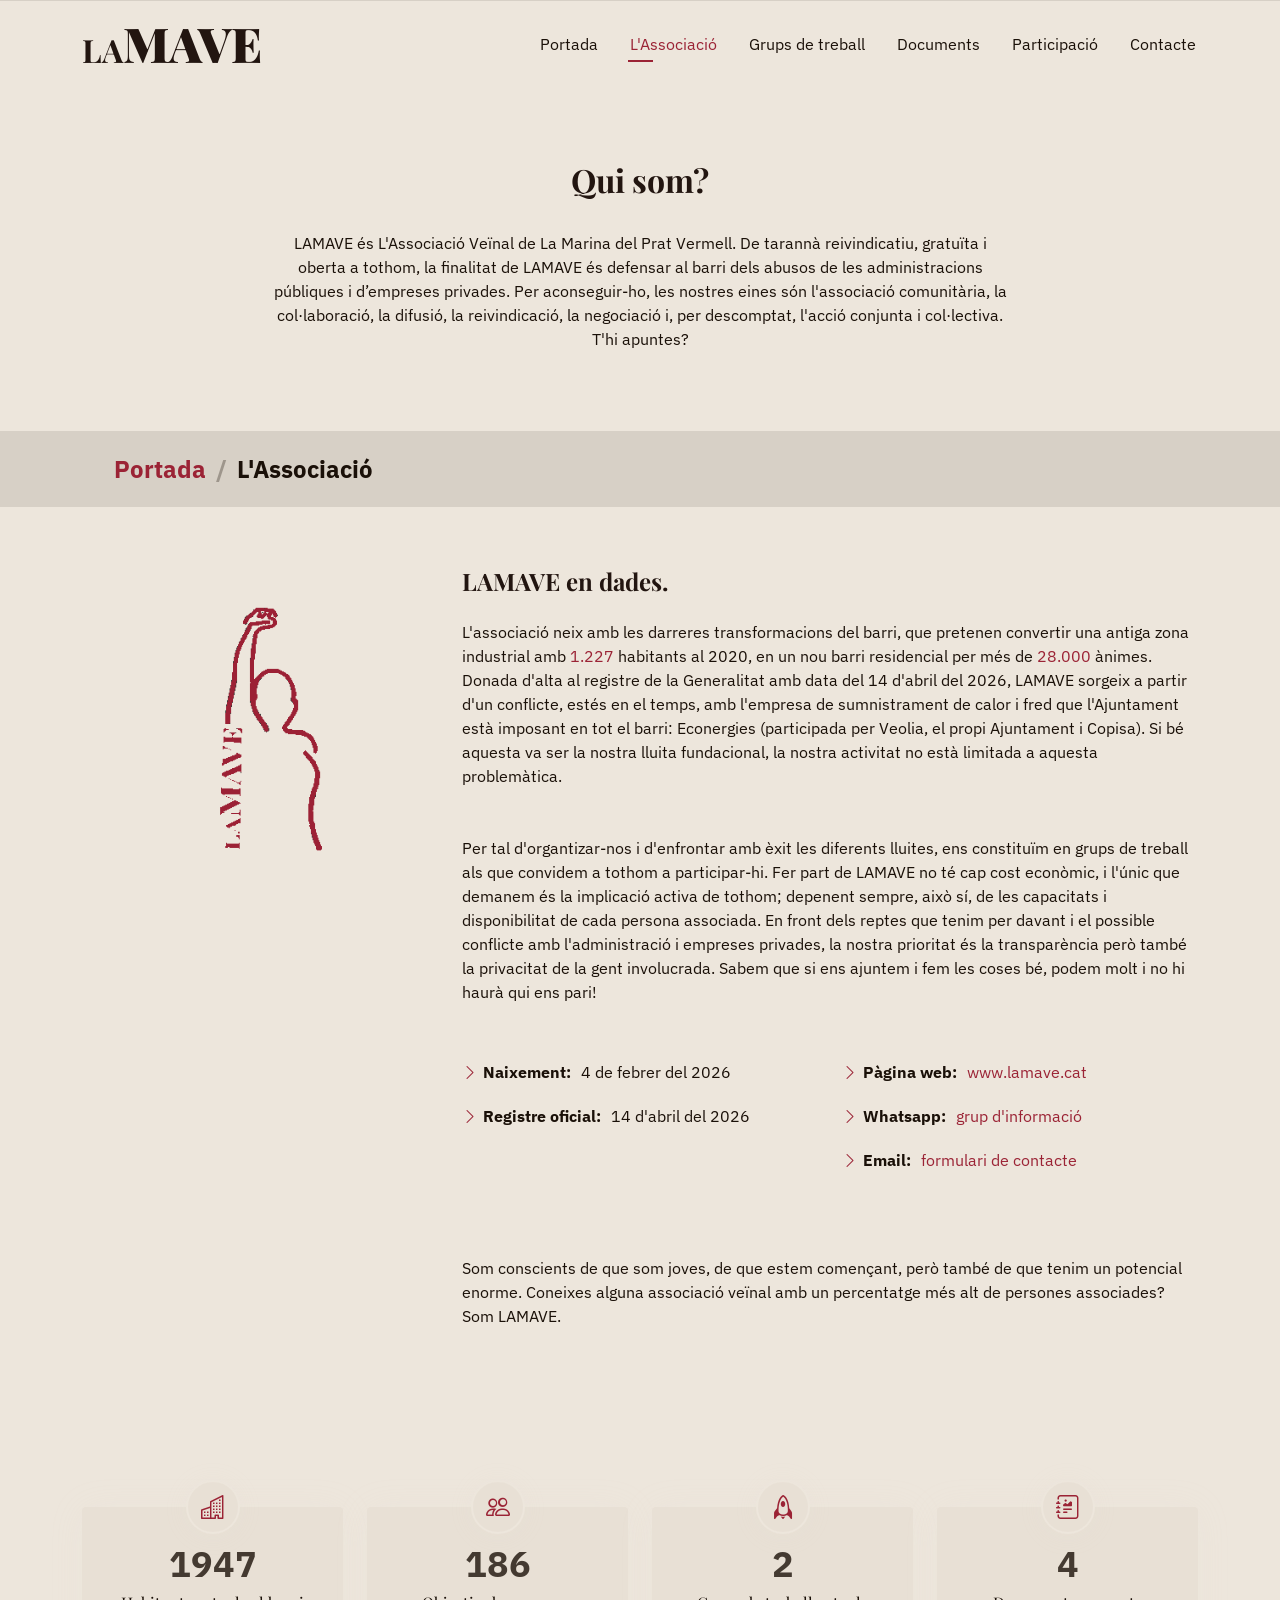
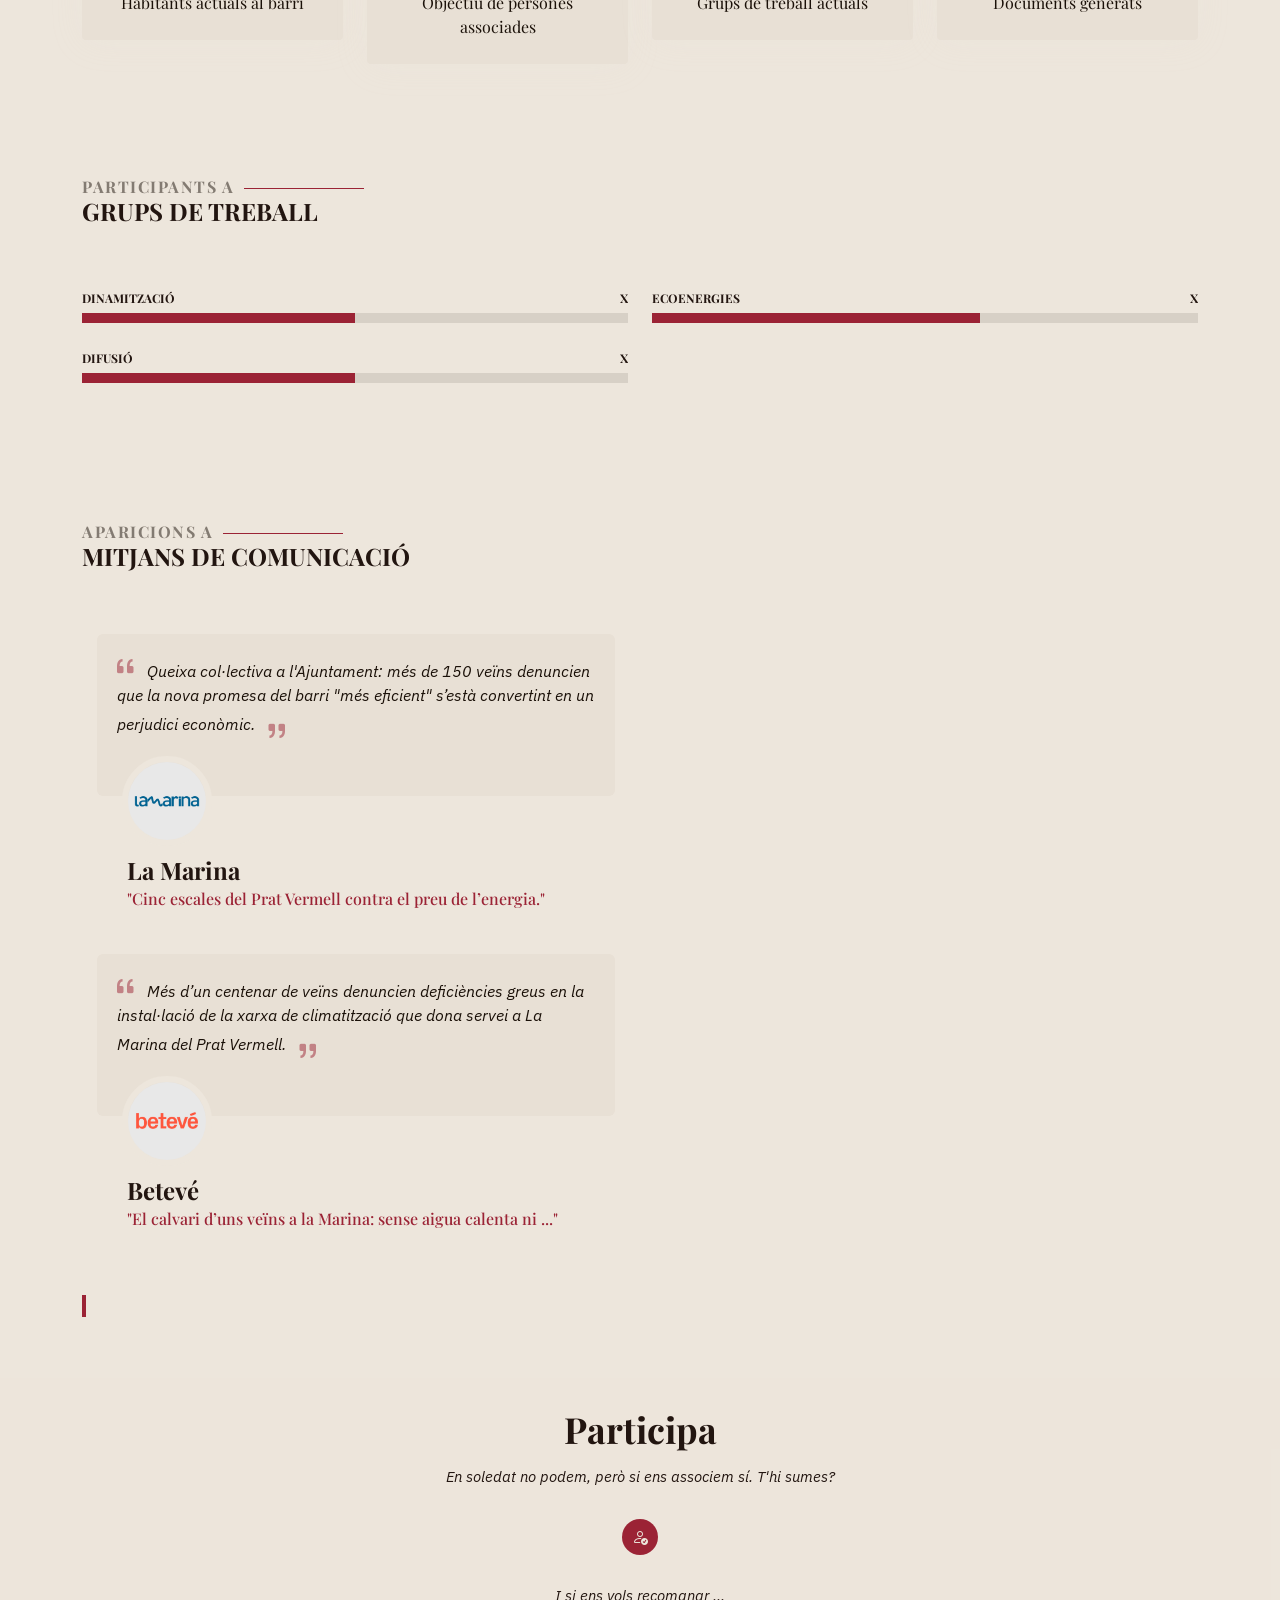
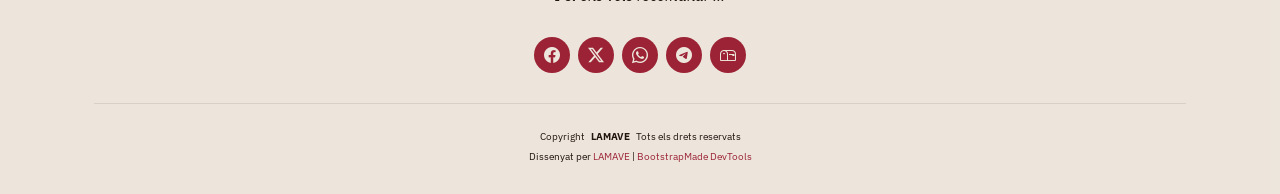
==== commit b9876cb5: "Add files via upload" ====
--- a/about.html
+++ b/about.html
@@ -92,7 +92,7 @@
           <div class="row d-flex justify-content-center text-center">
             <div class="col-lg-8">
               <h1>Qui som?</h1>
-              <p class="mb-0"><br>LAMAVE és L'Associació Veïnal de La Marina del Prat Vermell. De tarannà reivindicatiu i oberta a tothom, la finalitat de LAMAVE és defensar al barri dels abusos de les administracions públiques i d’empreses privades. Per aconseguir-ho, les nostres eines són l'associació comunitària, la col·laboració, la difusió, la reivindicació, la negociació i, per descomptat, l'acció col·lectiva. T'hi apuntes?</p>
+              <p class="mb-0"><br>LAMAVE és L'Associació Veïnal de La Marina del Prat Vermell. De tarannà reivindicatiu, gratuïta i oberta a tothom, la finalitat de LAMAVE és defensar al barri dels abusos de les administracions públiques i d’empreses privades. Per aconseguir-ho, les nostres eines són l'associació comunitària, la col·laboració, la difusió, la reivindicació, la negociació i, per descomptat, l'acció conjunta i col·lectiva. T'hi apuntes?</p>
             </div>
           </div>
         </div>
@@ -162,39 +162,37 @@
           <div class="col-lg-3 col-md-6 d-flex flex-column align-items-center">
 			<!-- <i class="bi bi-person"></i> -->
             <!-- <i class="bi bi-person-video3"></i> -->
-            <i class="bi bi-people"></i>
-            <!-- <i class="bi bi-buildings"></i>  -->
+            <!-- <i class="bi bi-people"></i>  -->
+            <i class="bi bi-buildings"></i>
             <div class="stats-item">
               <span data-purecounter-start="0" data-purecounter-end="2863" data-purecounter-duration="1" class="purecounter"></span>
               <p>Habitants actuals al barri</p>
             </div>
           </div>
           
+          <!-- 
           <div class="col-lg-3 col-md-6 d-flex flex-column align-items-center">
-			<!-- <i class="bi bi-person"></i> -->
-            <!-- <i class="bi bi-person-video3"></i> -->
             <i class="bi bi-buildings"></i> 
             <div class="stats-item">
               <span data-purecounter-start="0" data-purecounter-end="28000" data-purecounter-duration="1" class="purecounter"></span>
               <p>Projecció futura d'habitants</p>
             </div>
           </div>
+           -->
           
-          <!-- 
           <div class="col-lg-3 col-md-6 d-flex flex-column align-items-center">
             <i class="bi bi-people"></i>
             <div class="stats-item">
-              <span data-purecounter-start="0" data-purecounter-end="29" data-purecounter-duration="1" class="purecounter"></span>
-              <p>Integrants de LAMAVE</p>
-            </div>
-          </div>
-           -->
+              <span data-purecounter-start="0" data-purecounter-end="286" data-purecounter-duration="1" class="purecounter"></span>
+              <p>Objectiu de persones associades</p>
+            </div>
+          </div>
 
           <div class="col-lg-3 col-md-6 d-flex flex-column align-items-center">
             <i class="bi bi-rocket"></i>
             <div class="stats-item">
               <span data-purecounter-start="0" data-purecounter-end="3" data-purecounter-duration="1" class="purecounter"></span>
-              <p>Grups de treball de LAMAVE</p>
+              <p>Grups de treball actuals</p>
             </div>
           </div>
           
@@ -202,7 +200,7 @@
             <i class="bi bi-journal-richtext"></i>
             <div class="stats-item">
               <span data-purecounter-start="0" data-purecounter-end="6" data-purecounter-duration="1" class="purecounter"></span>
-              <p>Documents disponibles</p>
+              <p>Documents generats</p>
             </div>
           </div>
           
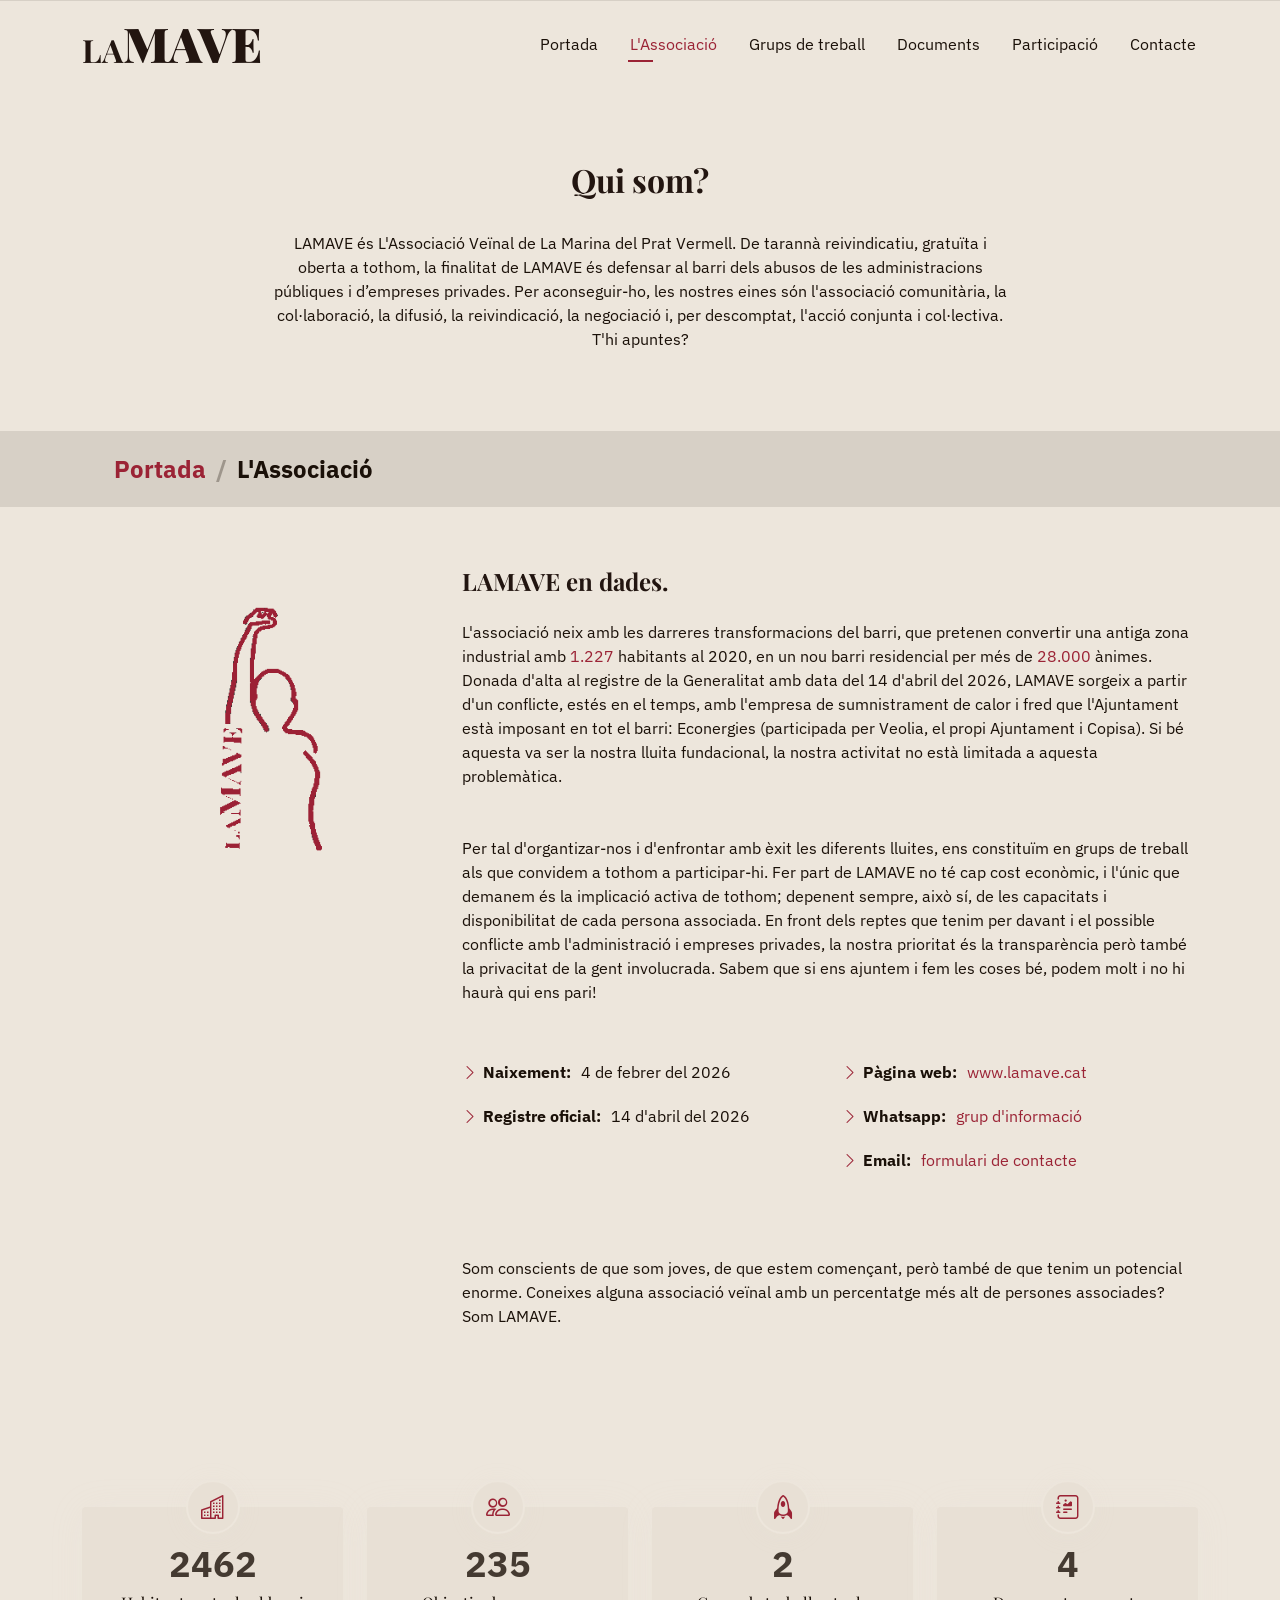
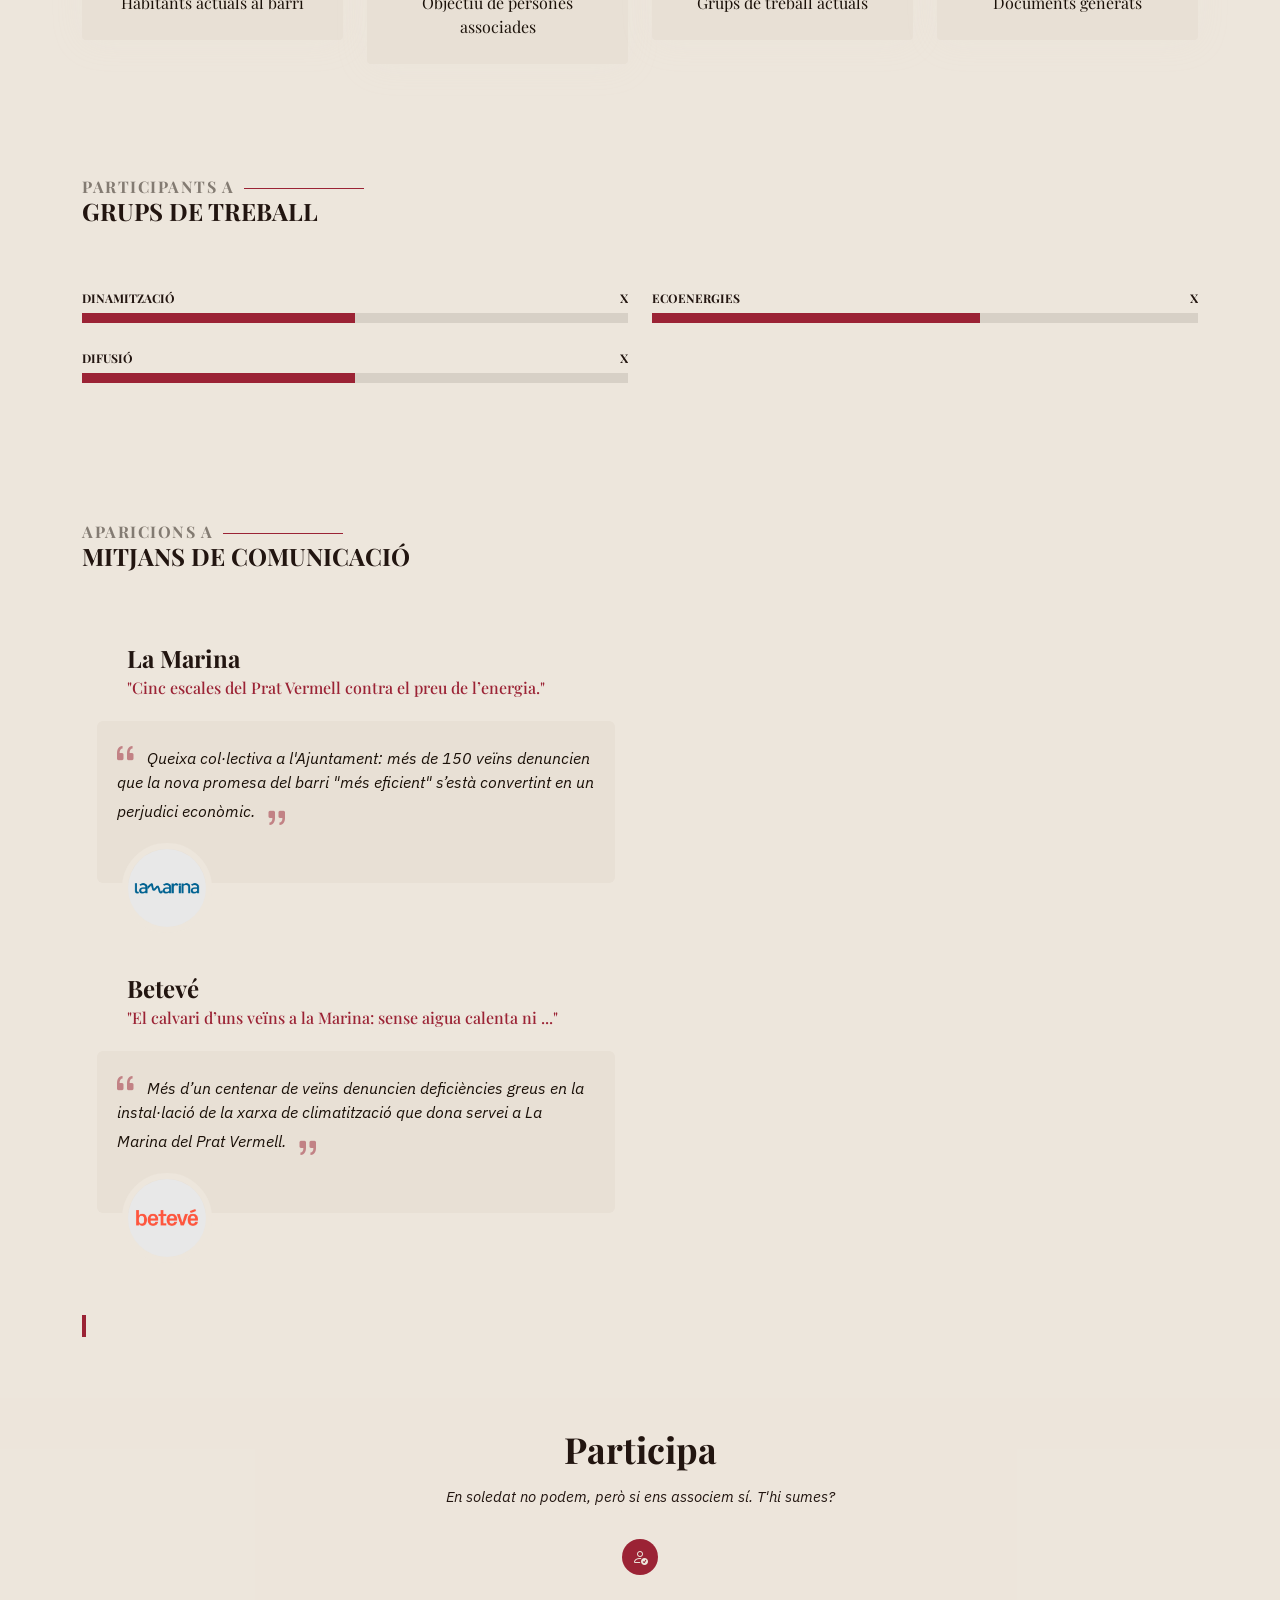
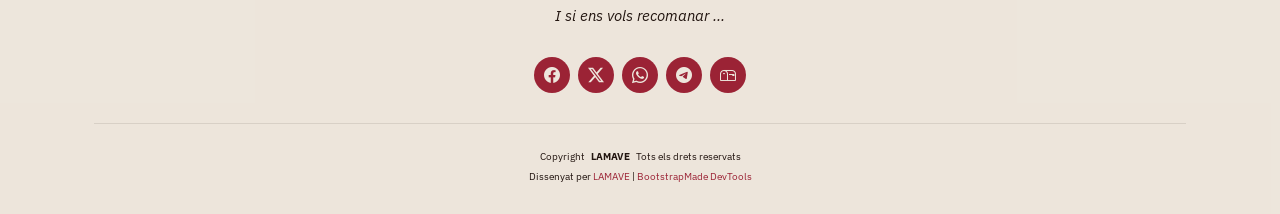
==== commit 4974d1a9: "Add files via upload" ====
--- a/about.html
+++ b/about.html
@@ -423,27 +423,29 @@
 
             <div class="swiper-slide">
               <div class="testimonial-item">
-            <p>
-              <i class=" bi bi-quote quote-icon-left"></i>
+                <h3>La Marina</h3>
+                <h4><a href="https://lamarina.cat/destacat/57071/cinc-escales-del-prat-vermell-contra-el-preu-de-lenergia/" target="_blank" rel="noopener" class="stretched-link">"Cinc escales del Prat Vermell contra el preu de l’energia."</a></h4>
+                <br>
+                <p>
+                <i class=" bi bi-quote quote-icon-left"></i>
                 <span>Queixa col·lectiva a l'Ajuntament: més de 150 veïns denuncien que la nova promesa del barri "més eficient" s’està convertint en un perjudici econòmic.</span>
                 <i class="bi bi-quote quote-icon-right"></i>
                 </p>
                 <img src="assets/img/media/lamarina.webp" class="testimonial-img" alt="Logo de La Marina">
-                <h3>La Marina</h3>
-                <h4><a href="https://lamarina.cat/destacat/57071/cinc-escales-del-prat-vermell-contra-el-preu-de-lenergia/" target="_blank" rel="noopener" class="stretched-link">"Cinc escales del Prat Vermell contra el preu de l’energia."</a></h4>
               </div>
             </div>
             
             <div class="swiper-slide">
               <div class="testimonial-item">
+                <h3>Betevé</h3>
+                <h4><a href="https://beteve.cat/societat/calvari-veins-marina-prat-vermell-sense-servei-regular-aigua-calenta/" target="_blank" rel="noopener" class="stretched-link">"El calvari d’uns veïns a la Marina: sense aigua calenta ni ..."</a></h4>
+				<br>
                 <p>
-                  <i class="bi bi-quote quote-icon-left"></i>
-                  <span>Més d’un centenar de veïns denuncien deficiències greus en la instal·lació de la xarxa de climatització que dona servei a La Marina del Prat Vermell.</span>
-                  <i class="bi bi-quote quote-icon-right"></i>
+                <i class="bi bi-quote quote-icon-left"></i>
+                <span>Més d’un centenar de veïns denuncien deficiències greus en la instal·lació de la xarxa de climatització que dona servei a La Marina del Prat Vermell.</span>
+                <i class="bi bi-quote quote-icon-right"></i>
                 </p>
                 <img src="assets/img/media/beteve.webp" class="testimonial-img" alt="Logo de Betevé">
-                <h3>Betevé</h3>
-                <h4><a href="https://beteve.cat/societat/calvari-veins-marina-prat-vermell-sense-servei-regular-aigua-calenta/" target="_blank" rel="noopener" class="stretched-link">"El calvari d’uns veïns a la Marina: sense aigua calenta ni ..."</a></h4>
               </div>
             </div>
 
--- a/assets/css/lamave-light.css
+++ b/assets/css/lamave-light.css
@@ -1288,24 +1288,25 @@
 }
 
 .portfolio .portfolio-content .portfolio-info h4 {
+  display: inline-block;
   font-size: 14px;
   padding: 5px 10px;
-  font-weight: 400;
-  color: #221510;
-  display: inline-block;
+  font-weight: 900; /* 400; */
+  color: #FFFFFF; /* #221510; */
   background-color: var(--accent-color);
 }
 
 .portfolio .portfolio-content .portfolio-info p {
   position: absolute;
   bottom: 10px;
-  text-align: center;
+  /* text-align: center; */
   display: inline-block;
-  left: 0;
-  right: 0;
+  left: calc(10%); /* 0; */
+  /* right: 0; */
   font-size: 16px;
   font-weight: 700; /* 600; */
-  color: rgba(34, 21, 16, 0.8);
+  color: #FFFFFF; /* rgba(34, 21, 16, 0.8); */
+  background-color: var(--accent-color);
 }
 
 .portfolio .portfolio-content .portfolio-info .preview-link,
@@ -1325,7 +1326,7 @@
 }
 
 .portfolio .portfolio-content .portfolio-info .details-link {
-  left: 50%;
+  left: calc(10% + 80px); /* 50%; */
   font-size: 34px;
   line-height: 0;
 }
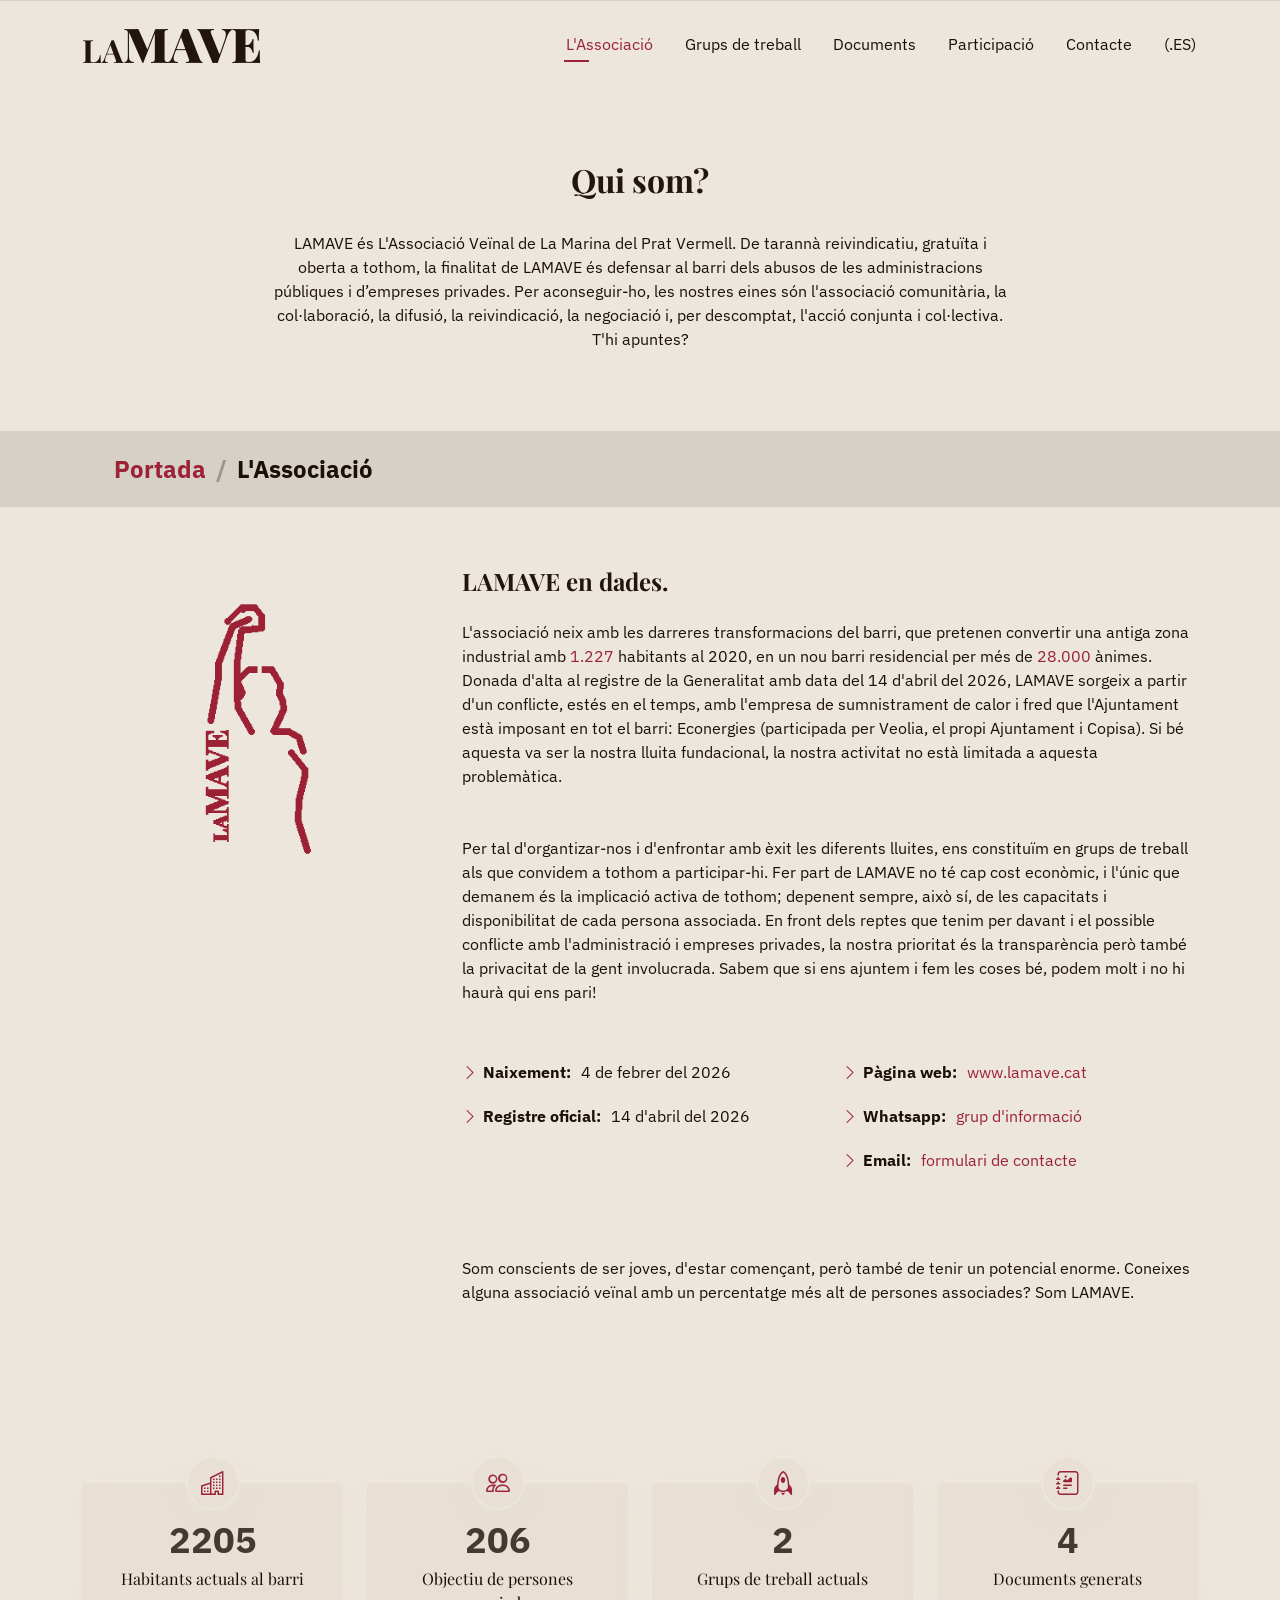
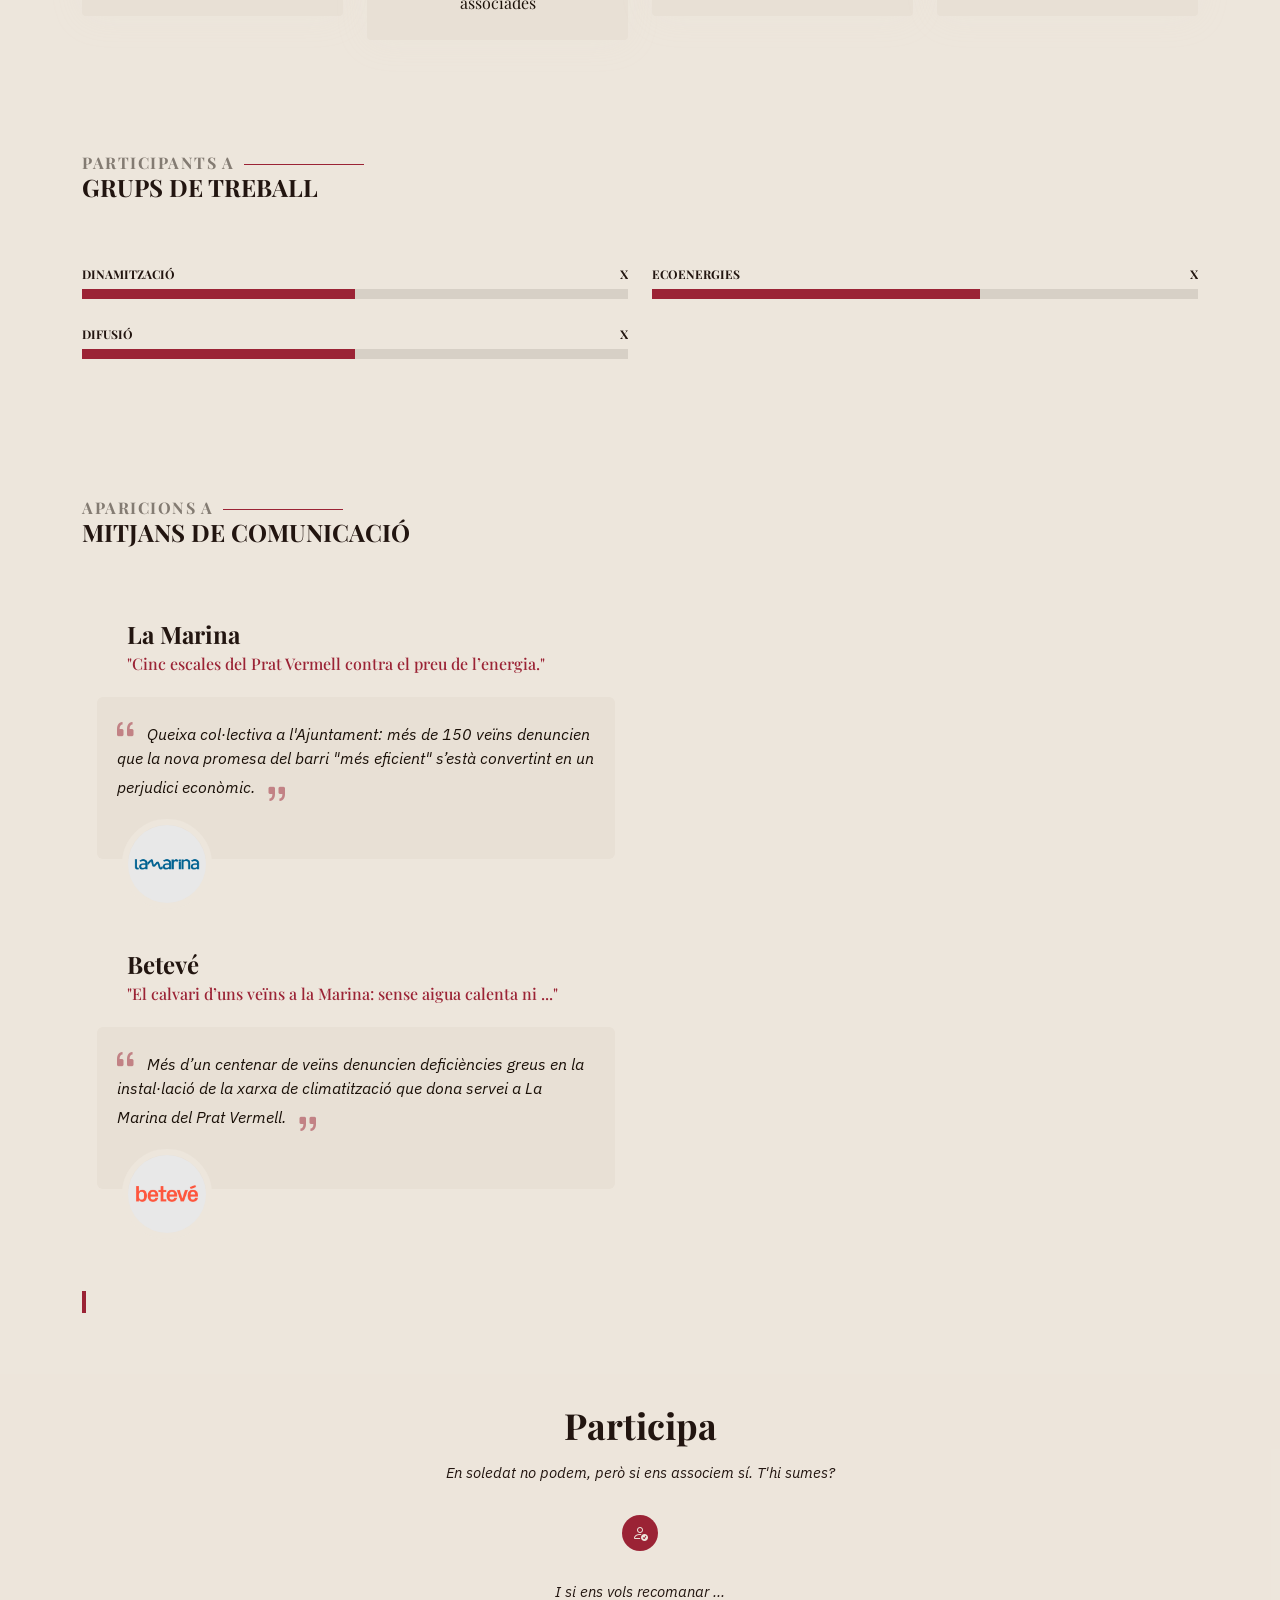
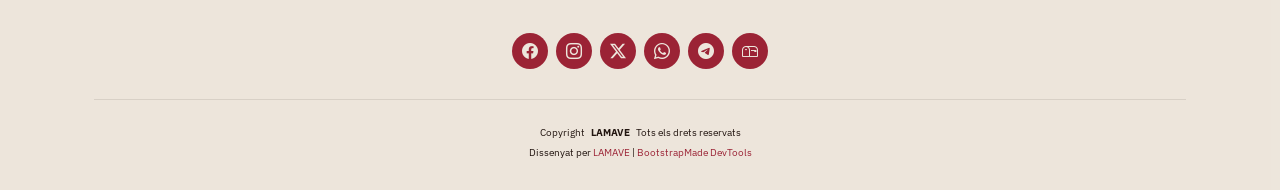
==== commit 2fc71d87: "Add files via upload" ====
--- a/about.html
+++ b/about.html
@@ -52,7 +52,7 @@
 
       <nav id="navmenu" class="navmenu">
         <ul>
-          <li><a href="index.html">Portada</a></li>
+          <!-- <li><a href="index.html">Portada</a></li> -->
           <li><a href="about.html" class="active">L'Associació</a></li>
           <!-- <li><a href="history.html">Història</a></li> -->
           <li><a href="groups.html">Grups de treball</a></li>
@@ -74,8 +74,9 @@
               <li><a href="#">Dropdown 4</a></li>
             </ul>
           </li> -->
-          <li><a href="get-involved.html">Participació</a></li>
+          <li><a href="join.html">Participació</a></li>
           <li><a href="contact.html">Contacte</a></li>
+          <li><a href="https://lamave.es/about.html">(.ES)</a></li>
         </ul>
         <i class="mobile-nav-toggle d-xl-none bi bi-list"></i>
       </nav>
@@ -114,7 +115,7 @@
 
         <div class="row gy-4 justify-content-center">
           <div class="col-lg-4">
-            <img src="assets/img/profile.png" class="img-fluid" alt="">
+            <img src="assets/img/profile-2.png" class="img-fluid" alt="Perfíl de LAMAVE amb el puny alçat">
           </div>
           <div class="col-lg-8 content">
             <h2>LAMAVE en dades.</h2>
@@ -143,7 +144,7 @@
               </div>
             </div>
             <p class="py-3">
-              <br><br>Som conscients de que som joves, de que estem començant, però també de que tenim un potencial enorme. Coneixes alguna associació veïnal amb un percentatge més alt de persones associades? Som LAMAVE.
+              <br><br>Som conscients de ser joves, d'estar començant, però també de tenir un potencial enorme. Coneixes alguna associació veïnal amb un percentatge més alt de persones associades? Som LAMAVE.
             </p>
           </div>
         </div>
@@ -465,18 +466,18 @@
       <h3 class="sitename">Participa</h3>
       <p>En soledat no podem, però si ens associem sí. T'hi sumes?</p>
       <div class="social-links d-flex justify-content-center">
-        <!-- <a href="get-involved.html"><i class="bi bi-person-heart"></i></a> -->
-        <a href="get-involved.html"><i class="bi bi-person-check"></i></a>
+        <!-- <a href="join.html"><i class="bi bi-person-heart"></i></a> -->
+        <a href="join.html"><i class="bi bi-person-check"></i></a>
 	  </div>
 	  <p> I si ens vols recomanar ... </p>
       <div class="social-links d-flex justify-content-center"> 
-		<a href="https://www.facebook.com/sharer/sharer.php?u=https://lamave.cat" target="_blank" rel="noopener"><i class="bi bi-facebook"></i></a>
-          <!-- <a href="#" target="_blank" rel="noopener"><i class="bi bi-instagram" ></i></a> -->
-        <a href="https://twitter.com/intent/tweet?text=Dona-li una ullada! &url=https://lamave.cat" target="_blank" rel="noopener"><i class="bi bi-twitter-x"></i></a>
-          <a href="https://wa.me/?text=Dona-li%20una%20ullada:%20https://lamave.cat" target="_blank" rel="noopener"><i class="bi bi-whatsapp" ></i></a>
-        <a href="https://t.me/share/url?url=https://lamave.cat&text=Dona-li%20una%20ullada!%20" target="_blank" rel="noopener"><i class="bi bi-telegram" ></i></a>
-          <!-- <a href="https://linkedin.com/sharing/share-offsite/?url=https://lamave.cat" target="_blank" rel="noopener"><i class="bi bi-linkedin"></i></a> -->
-        <a href="mailto:?subject=LAMAVE, associació veïnal!&body=Dona-li una ullada: https://lamave.cat" target="_blank" rel="noopener"><i class="bi bi-mailbox" ></i></a>
+		<a href="https://www.facebook.com/sharer/sharer.php?u=https://lamave.cat/about.html" target="_blank" rel="noopener"><i class="bi bi-facebook"></i></a>
+        <a href="https://www.instagram.com/" target="_blank" rel="noopener"><i class="bi bi-instagram" ></i></a>
+        <a href="https://twitter.com/intent/tweet?text=Dona-li una ullada! &url=https://lamave.cat/about.html" target="_blank" rel="noopener"><i class="bi bi-twitter-x"></i></a>
+        <a href="https://wa.me/?text=Dona-li%20una%20ullada:%20https://lamave.cat/about.html" target="_blank" rel="noopener"><i class="bi bi-whatsapp" ></i></a>
+        <a href="https://t.me/share/url?url=https://lamave.cat/about.html&text=Dona-li%20una%20ullada!%20" target="_blank" rel="noopener"><i class="bi bi-telegram" ></i></a>
+        <!-- <a href="https://linkedin.com/sharing/share-offsite/?url=https://lamave.cat/about.html" target="_blank" rel="noopener"><i class="bi bi-linkedin"></i></a> -->
+        <a href="mailto:?subject=LAMAVE, associació veïnal!&body=Dona-li una ullada: https://lamave.cat/about.html" target="_blank" rel="noopener"><i class="bi bi-mailbox" ></i></a>
       </div>
       <div class="container">
         <div class="copyright">
--- a/assets/css/lamave-light.css
+++ b/assets/css/lamave-light.css
@@ -736,17 +736,19 @@
   align-items: baseline;             /* NEW! */
 }                                    /* NEW! */
 
-.hero .mave {                        /* NEW! */
+.hero .hero-title .mave {            /* NEW! */
   margin: 0;                         /* NEW! */
   font-size: 120px;                  /* NEW! */
+  font-size: 7.2vw;					 /* NEW! */
   font-weight: 900;                  /* NEW! */
   font-family: var(--heading-font);  /* NEW! */
   color: var(--heading-color);       /* NEW! */
 }                                    /* NEW! */
 
-.hero .la {                          /* NEW! */
+.hero .hero-title .la {              /* NEW! */
   margin: 0;                         /* NEW! */
   font-size: 80px;                   /* NEW! */
+  font-size: 4.8vw; 				 /* NEW! */
   font-weight: 700;                  /* NEW! */
   font-family: var(--heading-font);  /* NEW! */
   color: var(--heading-color);       /* NEW! */
@@ -761,6 +763,7 @@
 .hero p {
   margin: 5px 0 0 0;
   font-size: 20px;                   /* NEW! */
+  font-size: 1.2vw; 			     /* NEW! */
   font-weight: 300;                  /* NEW! */
   font-family: var(--dafault-font);  /* NEW! */
   color: var(--default-color);       /* NEW! */
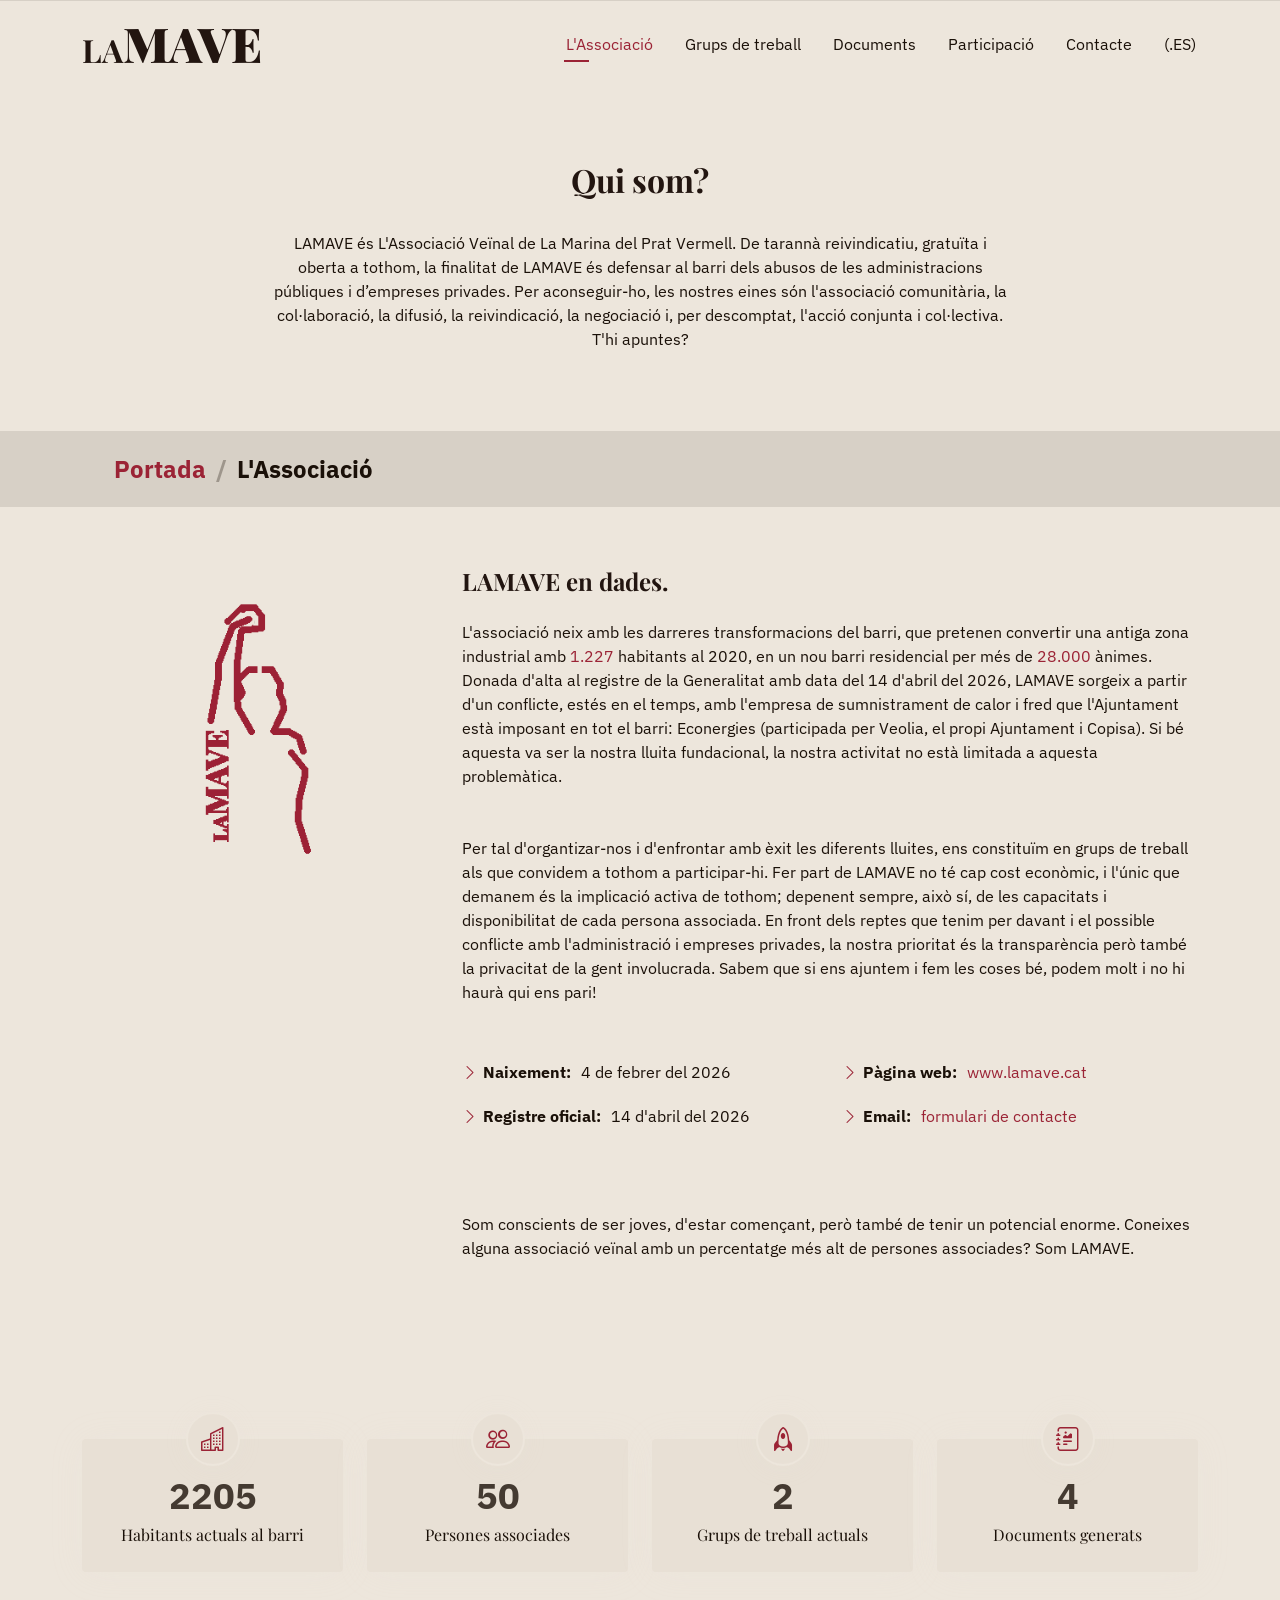
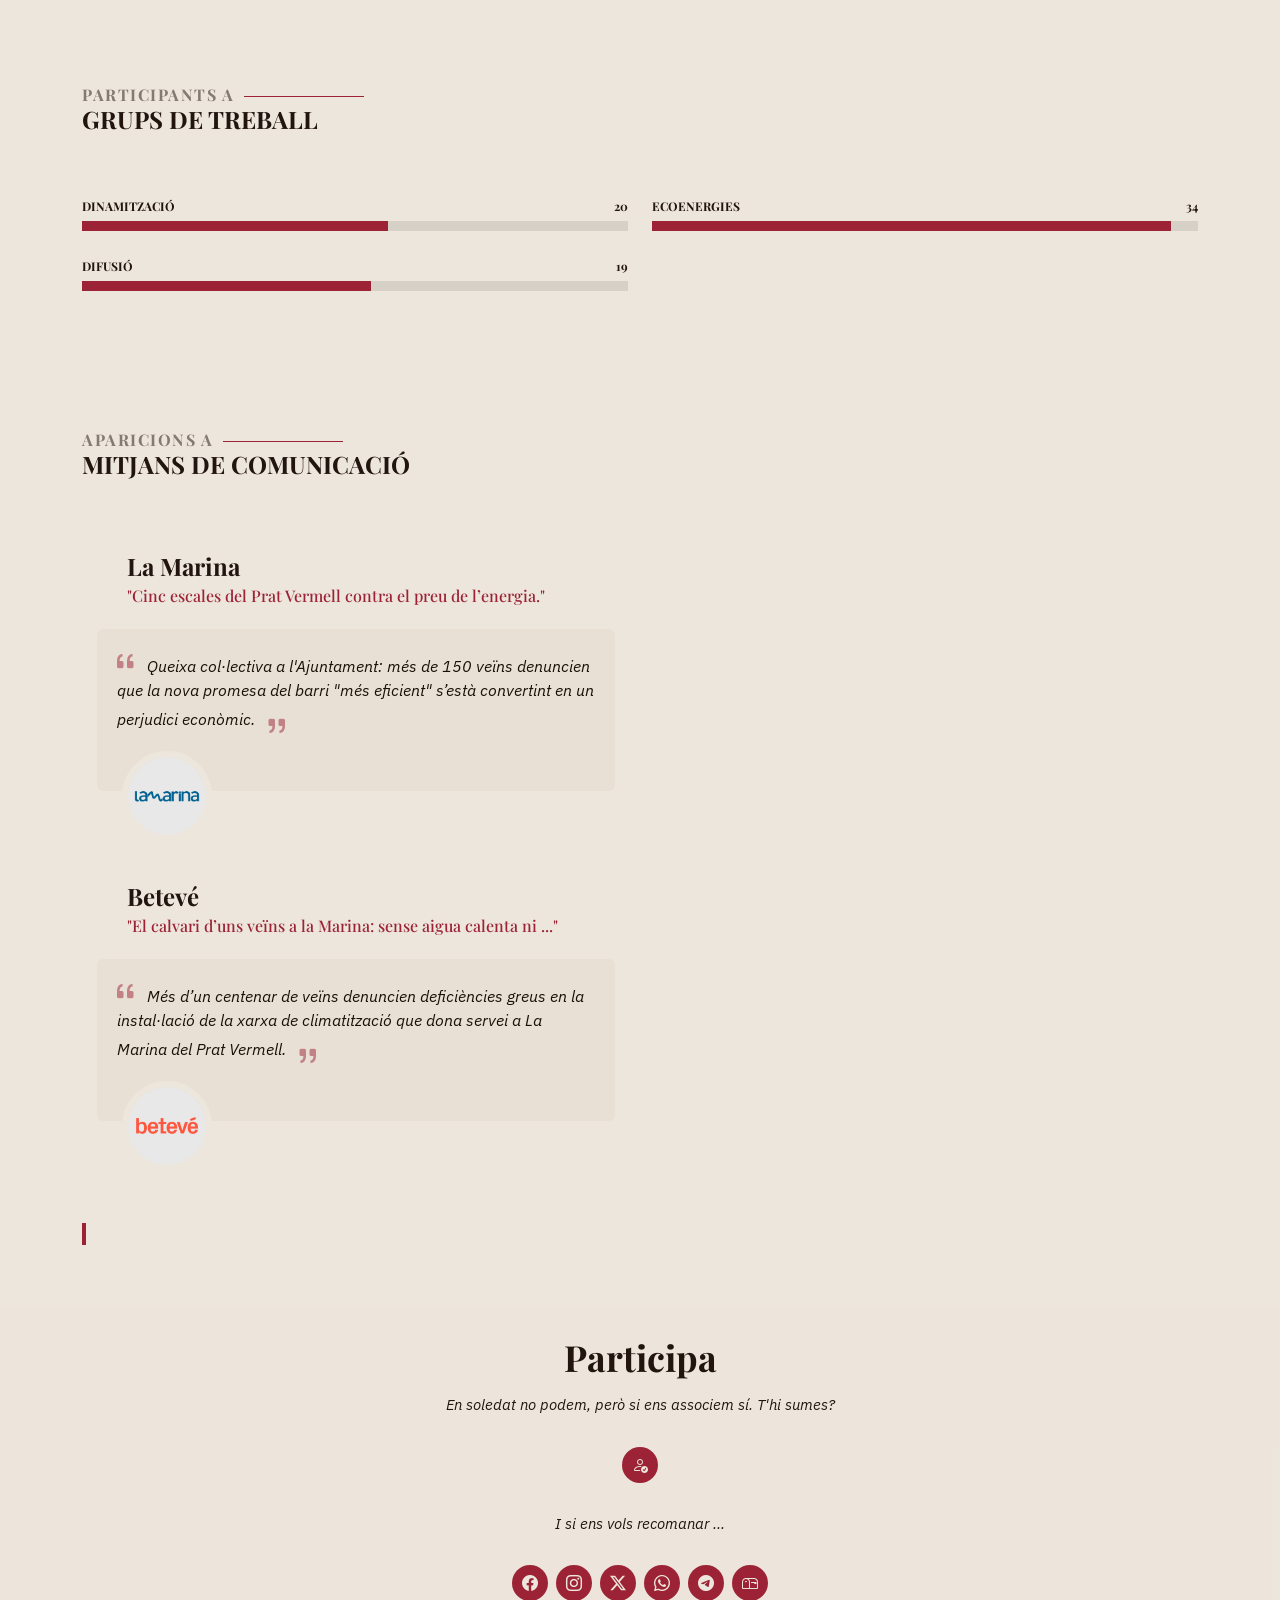
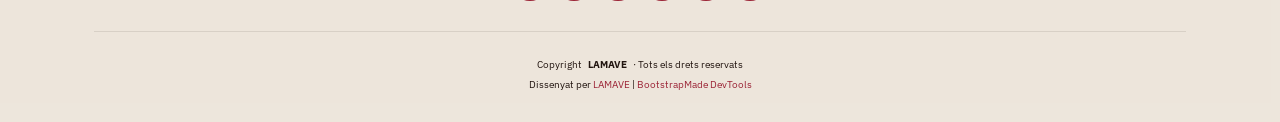
==== commit ad2056c6: "Data update Updated the number of members and participants in each working group. Removed the link t" ====
--- a/about.html
+++ b/about.html
@@ -137,7 +137,7 @@
               <div class="col-lg-6">
                 <ul>
                   <li><i class="bi bi-chevron-right"></i> <strong>Pàgina web:</strong> <span><a href="index.html" target="_blank" rel="noopener">www.lamave.cat</a></span></li>
-                  <li><i class="bi bi-chevron-right"></i> <strong>Whatsapp:</strong> <span><a href="https://chat.whatsapp.com/FPthwAiU5uEBCdHUXamUTn" target="_blank" rel="noopener">grup d'informació</a></span></li>
+                  <!-- <li><i class="bi bi-chevron-right"></i> <strong>Whatsapp:</strong> <span><a href="https://chat.whatsapp.com/FPthwAiU5uEBCdHUXamUTn" target="_blank" rel="noopener">grup d'informació</a></span></li> -->
                   <li><i class="bi bi-chevron-right"></i> <strong>Email:</strong> <span><a href="contact.html" target="_blank" rel="noopener">formulari de contacte</a></span></li>   
                   <!-- <li><i class="bi bi-chevron-right"></i> <strong>Freelance:</strong> <span>Available</span></li> -->
                 </ul>
@@ -184,8 +184,8 @@
           <div class="col-lg-3 col-md-6 d-flex flex-column align-items-center">
             <i class="bi bi-people"></i>
             <div class="stats-item">
-              <span data-purecounter-start="0" data-purecounter-end="286" data-purecounter-duration="1" class="purecounter"></span>
-              <p>Objectiu de persones associades</p>
+              <span data-purecounter-start="0" data-purecounter-end="68" data-purecounter-duration="1" class="purecounter"></span>
+              <p>Persones associades</p>
             </div>
           </div>
 
@@ -227,16 +227,16 @@
           <div class="col-lg-6">
 
             <div class="progress">
-              <span class="skill"><span>Dinamització</span> <i class="val">X</i></span>
+              <span class="skill"><span>Dinamització</span> <i class="val">20</i></span>
               <div class="progress-bar-wrap">
-                <div class="progress-bar" role="progressbar" aria-valuenow="50" aria-valuemin="0" aria-valuemax="100"></div>
+                <div class="progress-bar" role="progressbar" aria-valuenow="56" aria-valuemin="0" aria-valuemax="100"></div> <!--20 x 2,8 = 56 -->
               </div>
             </div>
 
             <div class="progress">
-              <span class="skill"><span>Difusió</span> <i class="val">X</i></span>
+              <span class="skill"><span>Difusió</span> <i class="val">19</i></span>
               <div class="progress-bar-wrap">
-                <div class="progress-bar" role="progressbar" aria-valuenow="50" aria-valuemin="0" aria-valuemax="100"></div>
+                <div class="progress-bar" role="progressbar" aria-valuenow="53" aria-valuemin="0" aria-valuemax="100"></div> <!--19 x 2,8 = 53 -->
               </div>
             </div>
             
@@ -252,9 +252,9 @@
           <div class="col-lg-6">
 			  
             <div class="progress">
-              <span class="skill"><span>Ecoenergies</span> <i class="val">X</i></span>
+              <span class="skill"><span>Ecoenergies</span> <i class="val">34</i></span>
               <div class="progress-bar-wrap">
-                <div class="progress-bar" role="progressbar" aria-valuenow="60" aria-valuemin="0" aria-valuemax="100"></div>
+                <div class="progress-bar" role="progressbar" aria-valuenow="95" aria-valuemin="0" aria-valuemax="100"></div> <!--34 x 2,8 = 95 -->
               </div>
             </div>
 
@@ -481,7 +481,7 @@
       </div>
       <div class="container">
         <div class="copyright">
-          <span>Copyright</span> <strong class="px-1 sitename">LAMAVE</strong> <span>Tots els drets reservats</span>
+          <span>Copyright</span> <strong class="px-1 sitename">LAMAVE</strong> <span>·  Tots els drets reservats</span>
         </div>
         <div class="credits">
           <!-- All the links in the footer should remain intact. -->
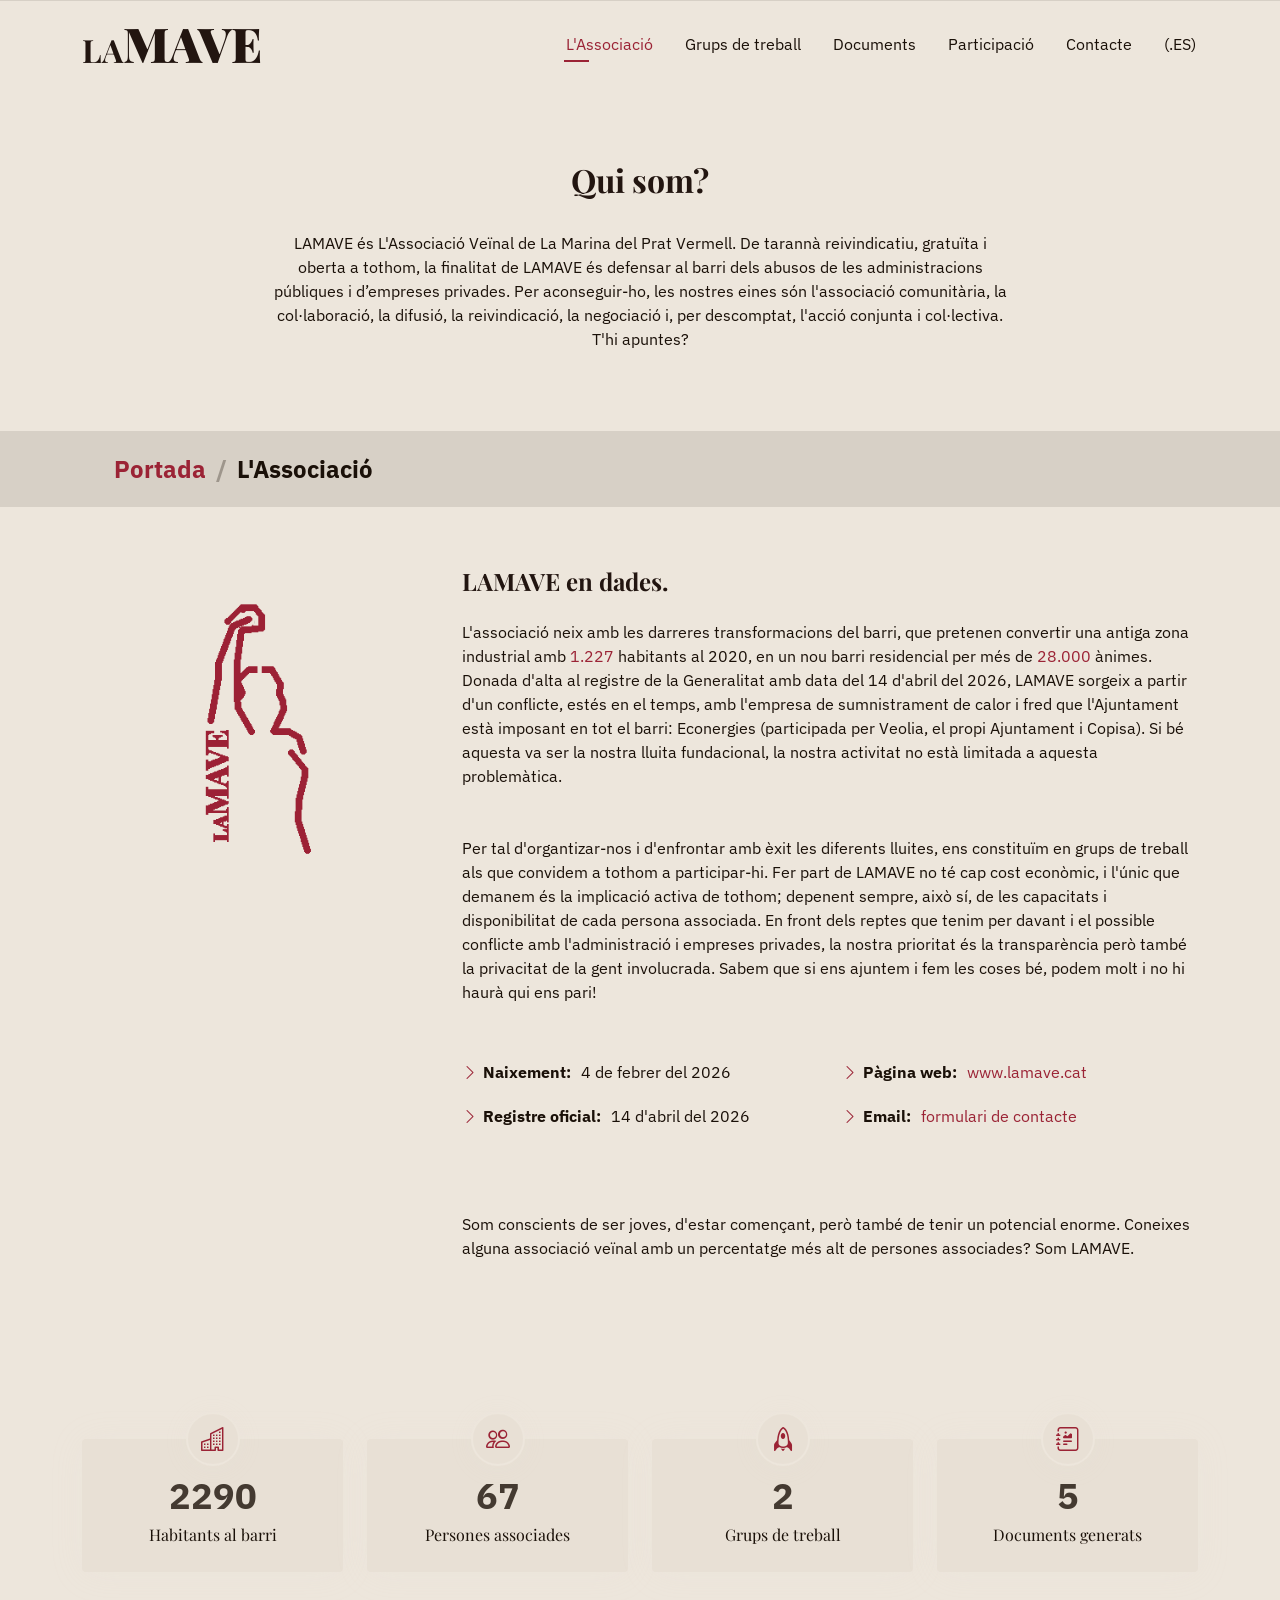
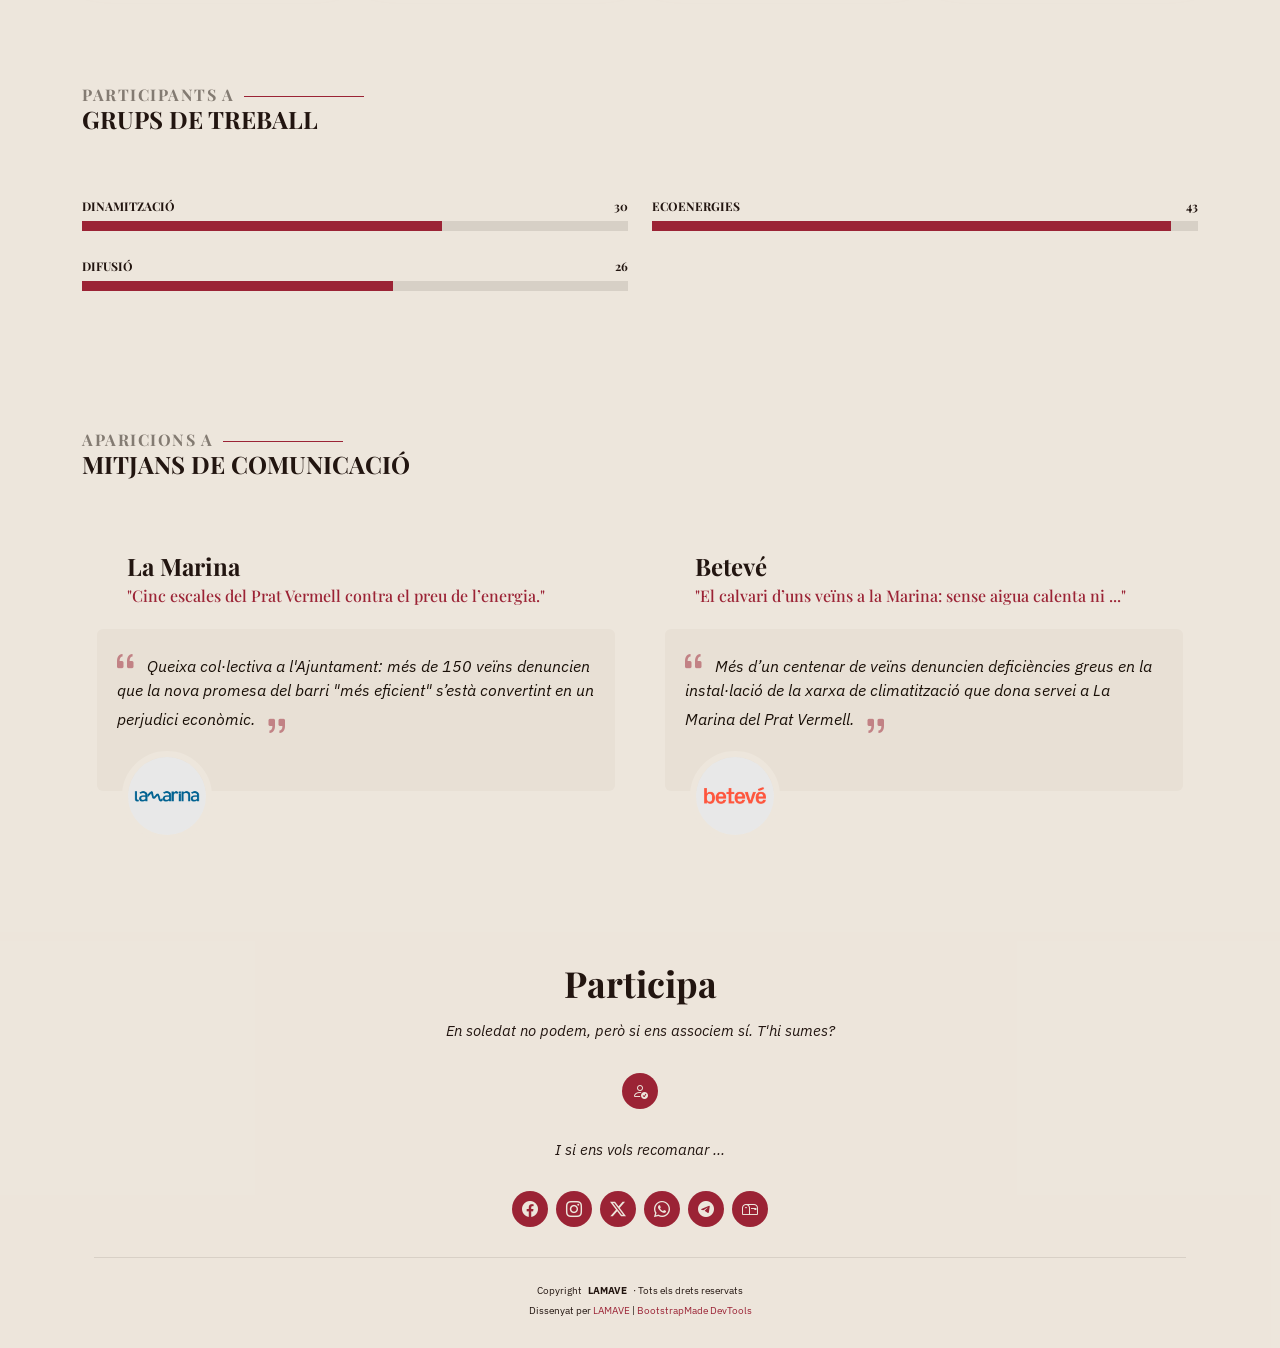
==== commit 56ee5392: "Update oct'26 (I) Docs and number of associated people updates." ====
--- a/about.html
+++ b/about.html
@@ -167,7 +167,7 @@
             <i class="bi bi-buildings"></i>
             <div class="stats-item">
               <span data-purecounter-start="0" data-purecounter-end="2863" data-purecounter-duration="1" class="purecounter"></span>
-              <p>Habitants actuals al barri</p>
+              <p>Habitants al barri</p>
             </div>
           </div>
           
@@ -184,7 +184,7 @@
           <div class="col-lg-3 col-md-6 d-flex flex-column align-items-center">
             <i class="bi bi-people"></i>
             <div class="stats-item">
-              <span data-purecounter-start="0" data-purecounter-end="68" data-purecounter-duration="1" class="purecounter"></span>
+              <span data-purecounter-start="0" data-purecounter-end="87" data-purecounter-duration="1" class="purecounter"></span>
               <p>Persones associades</p>
             </div>
           </div>
@@ -193,14 +193,14 @@
             <i class="bi bi-rocket"></i>
             <div class="stats-item">
               <span data-purecounter-start="0" data-purecounter-end="3" data-purecounter-duration="1" class="purecounter"></span>
-              <p>Grups de treball actuals</p>
+              <p>Grups de treball</p>
             </div>
           </div>
           
           <div class="col-lg-3 col-md-6 d-flex flex-column align-items-center">
             <i class="bi bi-journal-richtext"></i>
             <div class="stats-item">
-              <span data-purecounter-start="0" data-purecounter-end="6" data-purecounter-duration="1" class="purecounter"></span>
+              <span data-purecounter-start="0" data-purecounter-end="7" data-purecounter-duration="1" class="purecounter"></span>
               <p>Documents generats</p>
             </div>
           </div>
@@ -227,16 +227,16 @@
           <div class="col-lg-6">
 
             <div class="progress">
-              <span class="skill"><span>Dinamització</span> <i class="val">20</i></span>
+              <span class="skill"><span>Dinamització</span> <i class="val">30</i></span>
               <div class="progress-bar-wrap">
-                <div class="progress-bar" role="progressbar" aria-valuenow="56" aria-valuemin="0" aria-valuemax="100"></div> <!--20 x 2,8 = 56 -->
+                <div class="progress-bar" role="progressbar" aria-valuenow="66" aria-valuemin="0" aria-valuemax="100"></div> <!--30 x 2,2 = 66 -->
               </div>
             </div>
 
             <div class="progress">
-              <span class="skill"><span>Difusió</span> <i class="val">19</i></span>
+              <span class="skill"><span>Difusió</span> <i class="val">26</i></span>
               <div class="progress-bar-wrap">
-                <div class="progress-bar" role="progressbar" aria-valuenow="53" aria-valuemin="0" aria-valuemax="100"></div> <!--19 x 2,8 = 53 -->
+                <div class="progress-bar" role="progressbar" aria-valuenow="57" aria-valuemin="0" aria-valuemax="100"></div> <!--26 x 2,2 = 57 -->
               </div>
             </div>
             
@@ -252,9 +252,9 @@
           <div class="col-lg-6">
 			  
             <div class="progress">
-              <span class="skill"><span>Ecoenergies</span> <i class="val">34</i></span>
+              <span class="skill"><span>Ecoenergies</span> <i class="val">43</i></span>
               <div class="progress-bar-wrap">
-                <div class="progress-bar" role="progressbar" aria-valuenow="95" aria-valuemin="0" aria-valuemax="100"></div> <!--34 x 2,8 = 95 -->
+                <div class="progress-bar" role="progressbar" aria-valuenow="95" aria-valuemin="0" aria-valuemax="100"></div> <!--43 x 2,2 = 95 -->
               </div>
             </div>
 
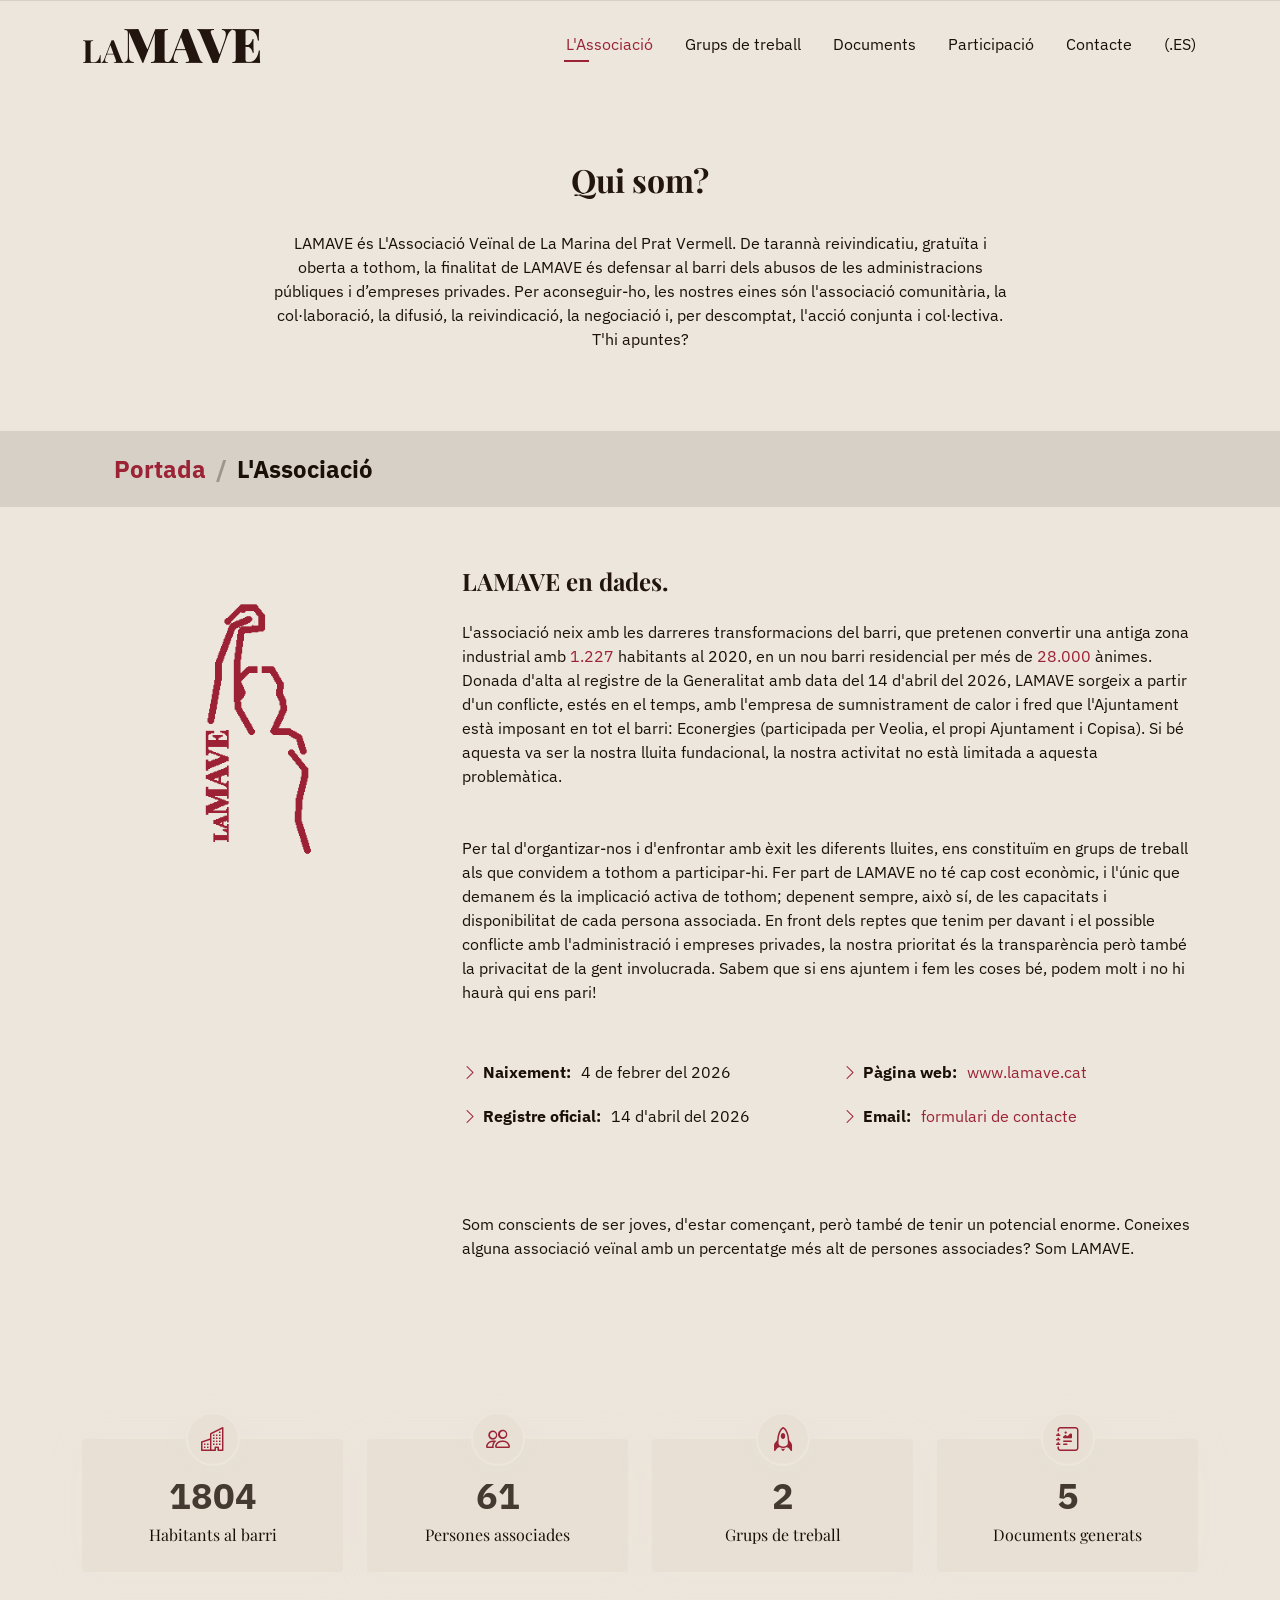
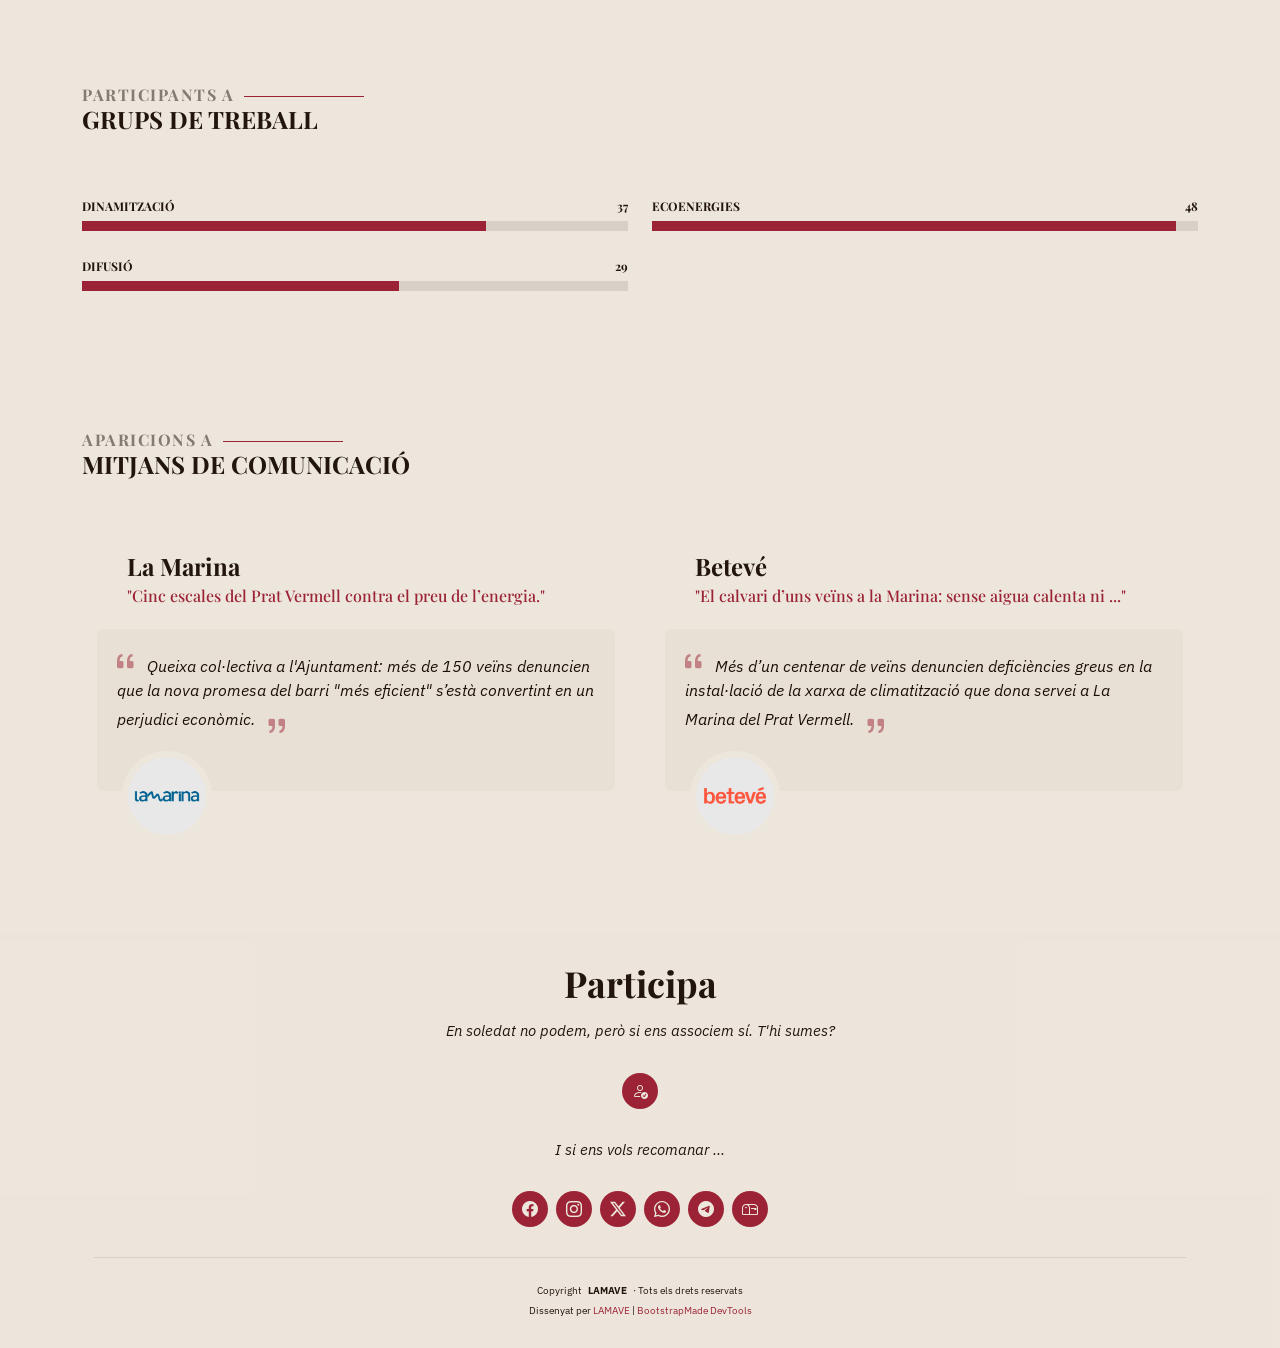
==== commit 44902196: "Update oct'26 (II) Docs and number of associated people updates." ====
--- a/about.html
+++ b/about.html
@@ -184,7 +184,7 @@
           <div class="col-lg-3 col-md-6 d-flex flex-column align-items-center">
             <i class="bi bi-people"></i>
             <div class="stats-item">
-              <span data-purecounter-start="0" data-purecounter-end="87" data-purecounter-duration="1" class="purecounter"></span>
+              <span data-purecounter-start="0" data-purecounter-end="98" data-purecounter-duration="1" class="purecounter"></span>
               <p>Persones associades</p>
             </div>
           </div>
@@ -200,7 +200,7 @@
           <div class="col-lg-3 col-md-6 d-flex flex-column align-items-center">
             <i class="bi bi-journal-richtext"></i>
             <div class="stats-item">
-              <span data-purecounter-start="0" data-purecounter-end="7" data-purecounter-duration="1" class="purecounter"></span>
+              <span data-purecounter-start="0" data-purecounter-end="9" data-purecounter-duration="1" class="purecounter"></span>
               <p>Documents generats</p>
             </div>
           </div>
@@ -227,16 +227,16 @@
           <div class="col-lg-6">
 
             <div class="progress">
-              <span class="skill"><span>Dinamització</span> <i class="val">30</i></span>
+              <span class="skill"><span>Dinamització</span> <i class="val">37</i></span>
               <div class="progress-bar-wrap">
-                <div class="progress-bar" role="progressbar" aria-valuenow="66" aria-valuemin="0" aria-valuemax="100"></div> <!--30 x 2,2 = 66 -->
+                <div class="progress-bar" role="progressbar" aria-valuenow="74" aria-valuemin="0" aria-valuemax="100"></div> <!--37 x 2 = 74 -->
               </div>
             </div>
 
             <div class="progress">
-              <span class="skill"><span>Difusió</span> <i class="val">26</i></span>
+              <span class="skill"><span>Difusió</span> <i class="val">29</i></span>
               <div class="progress-bar-wrap">
-                <div class="progress-bar" role="progressbar" aria-valuenow="57" aria-valuemin="0" aria-valuemax="100"></div> <!--26 x 2,2 = 57 -->
+                <div class="progress-bar" role="progressbar" aria-valuenow="58" aria-valuemin="0" aria-valuemax="100"></div> <!--29 x 2 = 58 -->
               </div>
             </div>
             
@@ -252,9 +252,9 @@
           <div class="col-lg-6">
 			  
             <div class="progress">
-              <span class="skill"><span>Ecoenergies</span> <i class="val">43</i></span>
+              <span class="skill"><span>Ecoenergies</span> <i class="val">48</i></span>
               <div class="progress-bar-wrap">
-                <div class="progress-bar" role="progressbar" aria-valuenow="95" aria-valuemin="0" aria-valuemax="100"></div> <!--43 x 2,2 = 95 -->
+                <div class="progress-bar" role="progressbar" aria-valuenow="96" aria-valuemin="0" aria-valuemax="100"></div> <!--48 x 2 = 96 -->
               </div>
             </div>
 
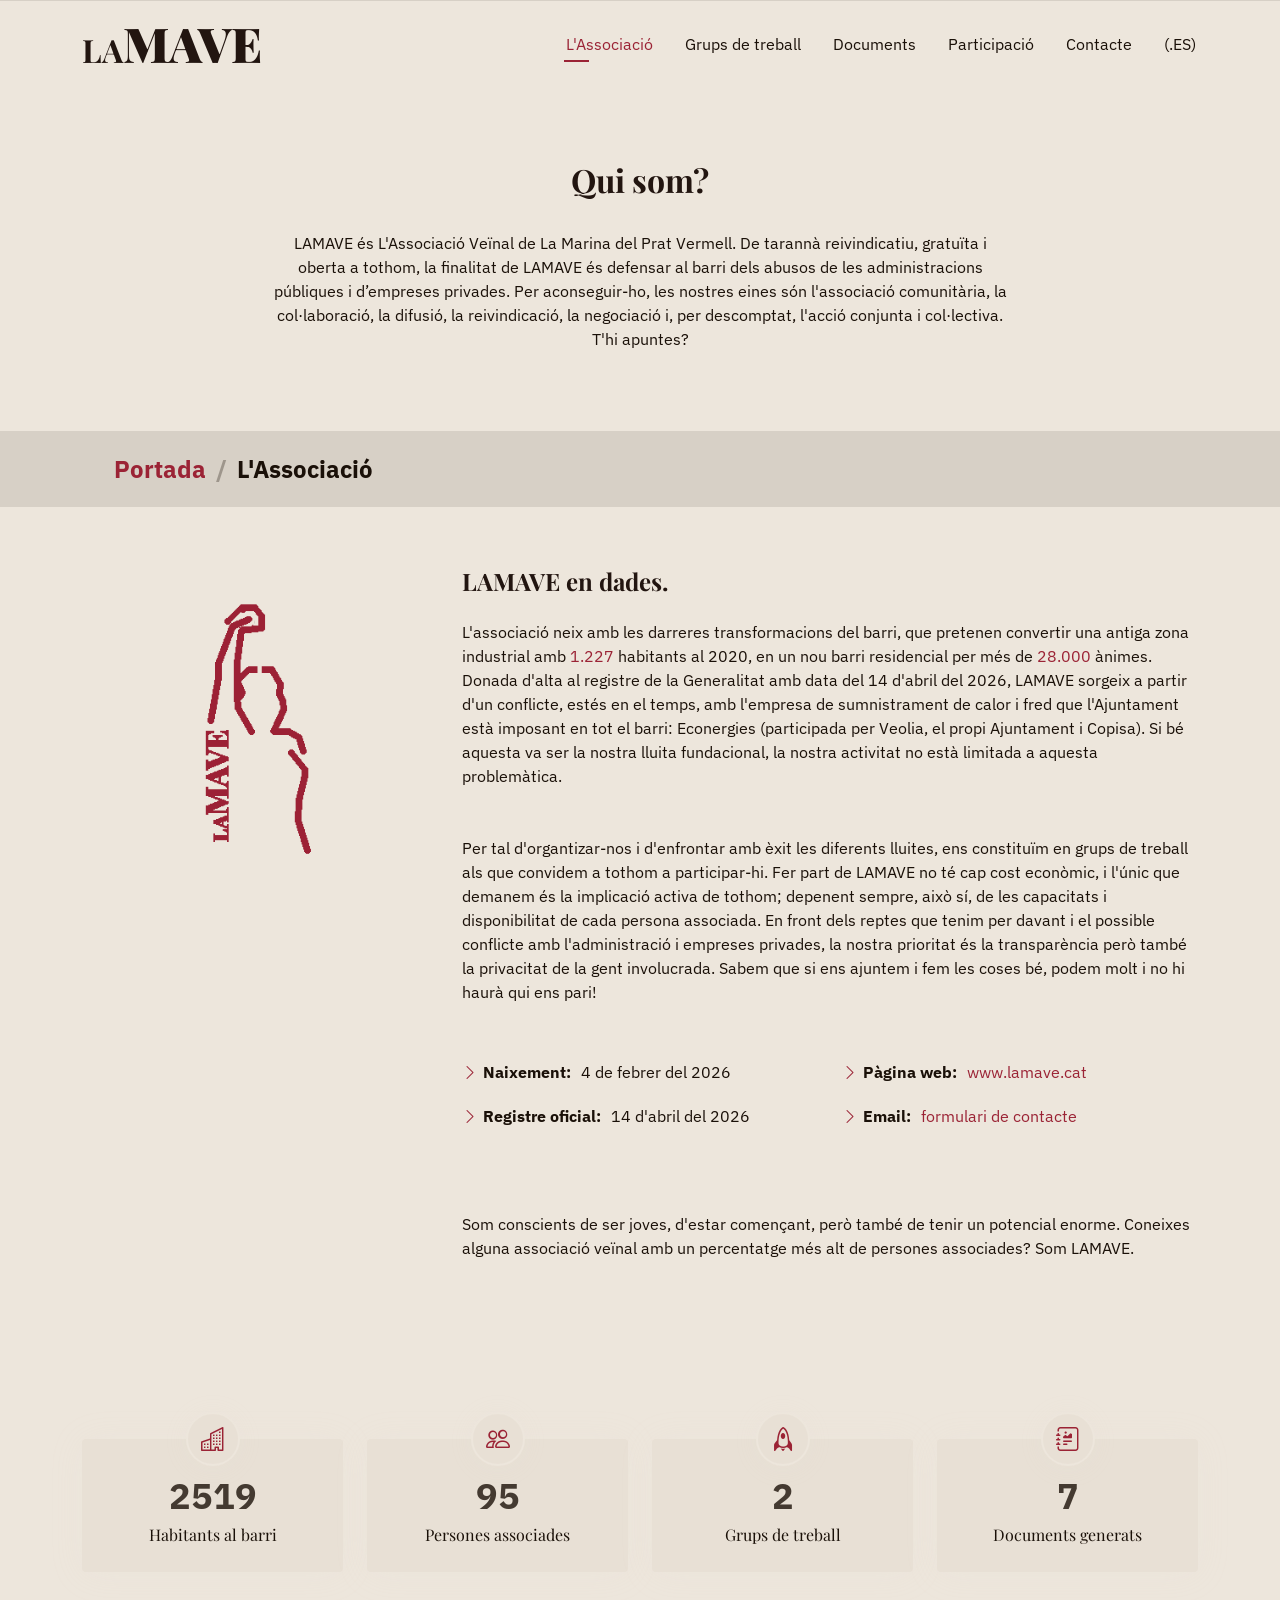
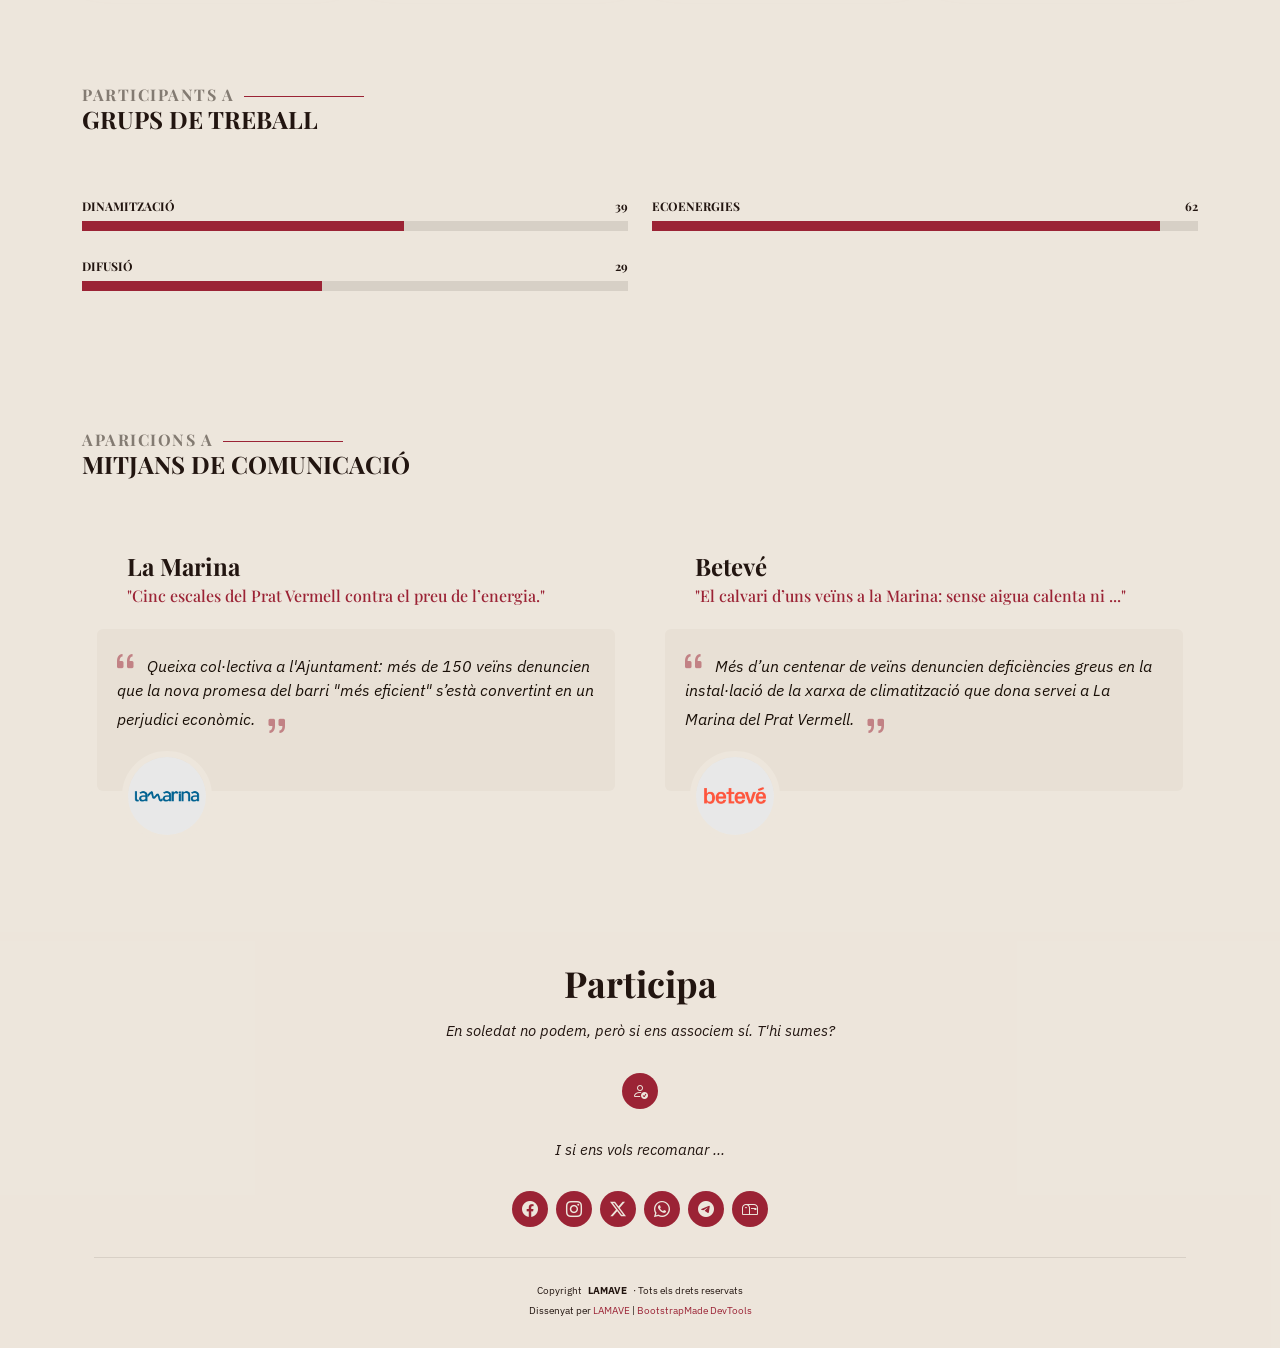
==== commit ccc399a9: "Update oct'26 (III) Docs and number of associated people updates and corrections eliminating the las" ====
--- a/about.html
+++ b/about.html
@@ -184,7 +184,7 @@
           <div class="col-lg-3 col-md-6 d-flex flex-column align-items-center">
             <i class="bi bi-people"></i>
             <div class="stats-item">
-              <span data-purecounter-start="0" data-purecounter-end="98" data-purecounter-duration="1" class="purecounter"></span>
+              <span data-purecounter-start="0" data-purecounter-end="114" data-purecounter-duration="1" class="purecounter"></span>
               <p>Persones associades</p>
             </div>
           </div>
@@ -227,16 +227,16 @@
           <div class="col-lg-6">
 
             <div class="progress">
-              <span class="skill"><span>Dinamització</span> <i class="val">37</i></span>
+              <span class="skill"><span>Dinamització</span> <i class="val">39</i></span>
               <div class="progress-bar-wrap">
-                <div class="progress-bar" role="progressbar" aria-valuenow="74" aria-valuemin="0" aria-valuemax="100"></div> <!--37 x 2 = 74 -->
+                <div class="progress-bar" role="progressbar" aria-valuenow="59" aria-valuemin="0" aria-valuemax="100"></div> <!--39 x 1.5 = 59 -->
               </div>
             </div>
 
             <div class="progress">
               <span class="skill"><span>Difusió</span> <i class="val">29</i></span>
               <div class="progress-bar-wrap">
-                <div class="progress-bar" role="progressbar" aria-valuenow="58" aria-valuemin="0" aria-valuemax="100"></div> <!--29 x 2 = 58 -->
+                <div class="progress-bar" role="progressbar" aria-valuenow="44" aria-valuemin="0" aria-valuemax="100"></div> <!--29 x 1.5 = 44 -->
               </div>
             </div>
             
@@ -252,9 +252,9 @@
           <div class="col-lg-6">
 			  
             <div class="progress">
-              <span class="skill"><span>Ecoenergies</span> <i class="val">48</i></span>
+              <span class="skill"><span>Ecoenergies</span> <i class="val">62</i></span>
               <div class="progress-bar-wrap">
-                <div class="progress-bar" role="progressbar" aria-valuenow="96" aria-valuemin="0" aria-valuemax="100"></div> <!--48 x 2 = 96 -->
+                <div class="progress-bar" role="progressbar" aria-valuenow="93" aria-valuemin="0" aria-valuemax="100"></div> <!--62 x 1.5 = 3 -->
               </div>
             </div>
 
